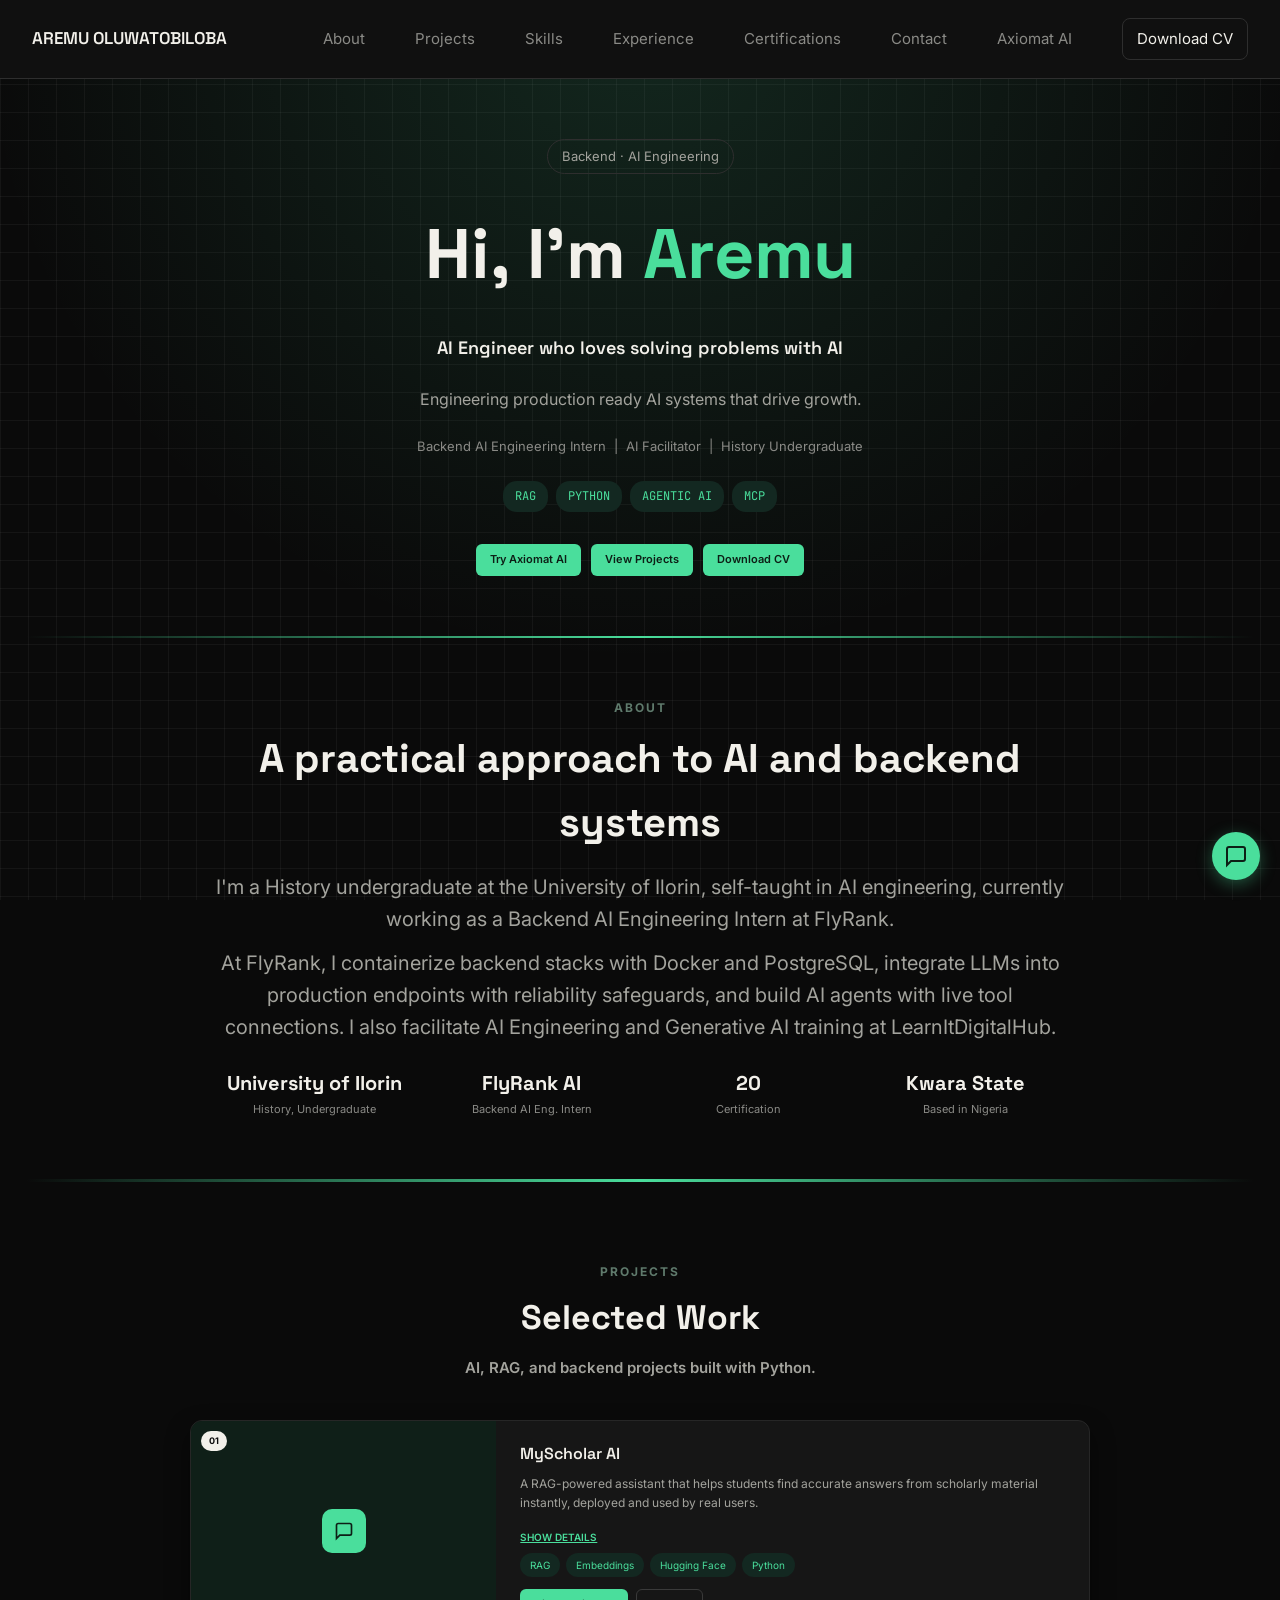
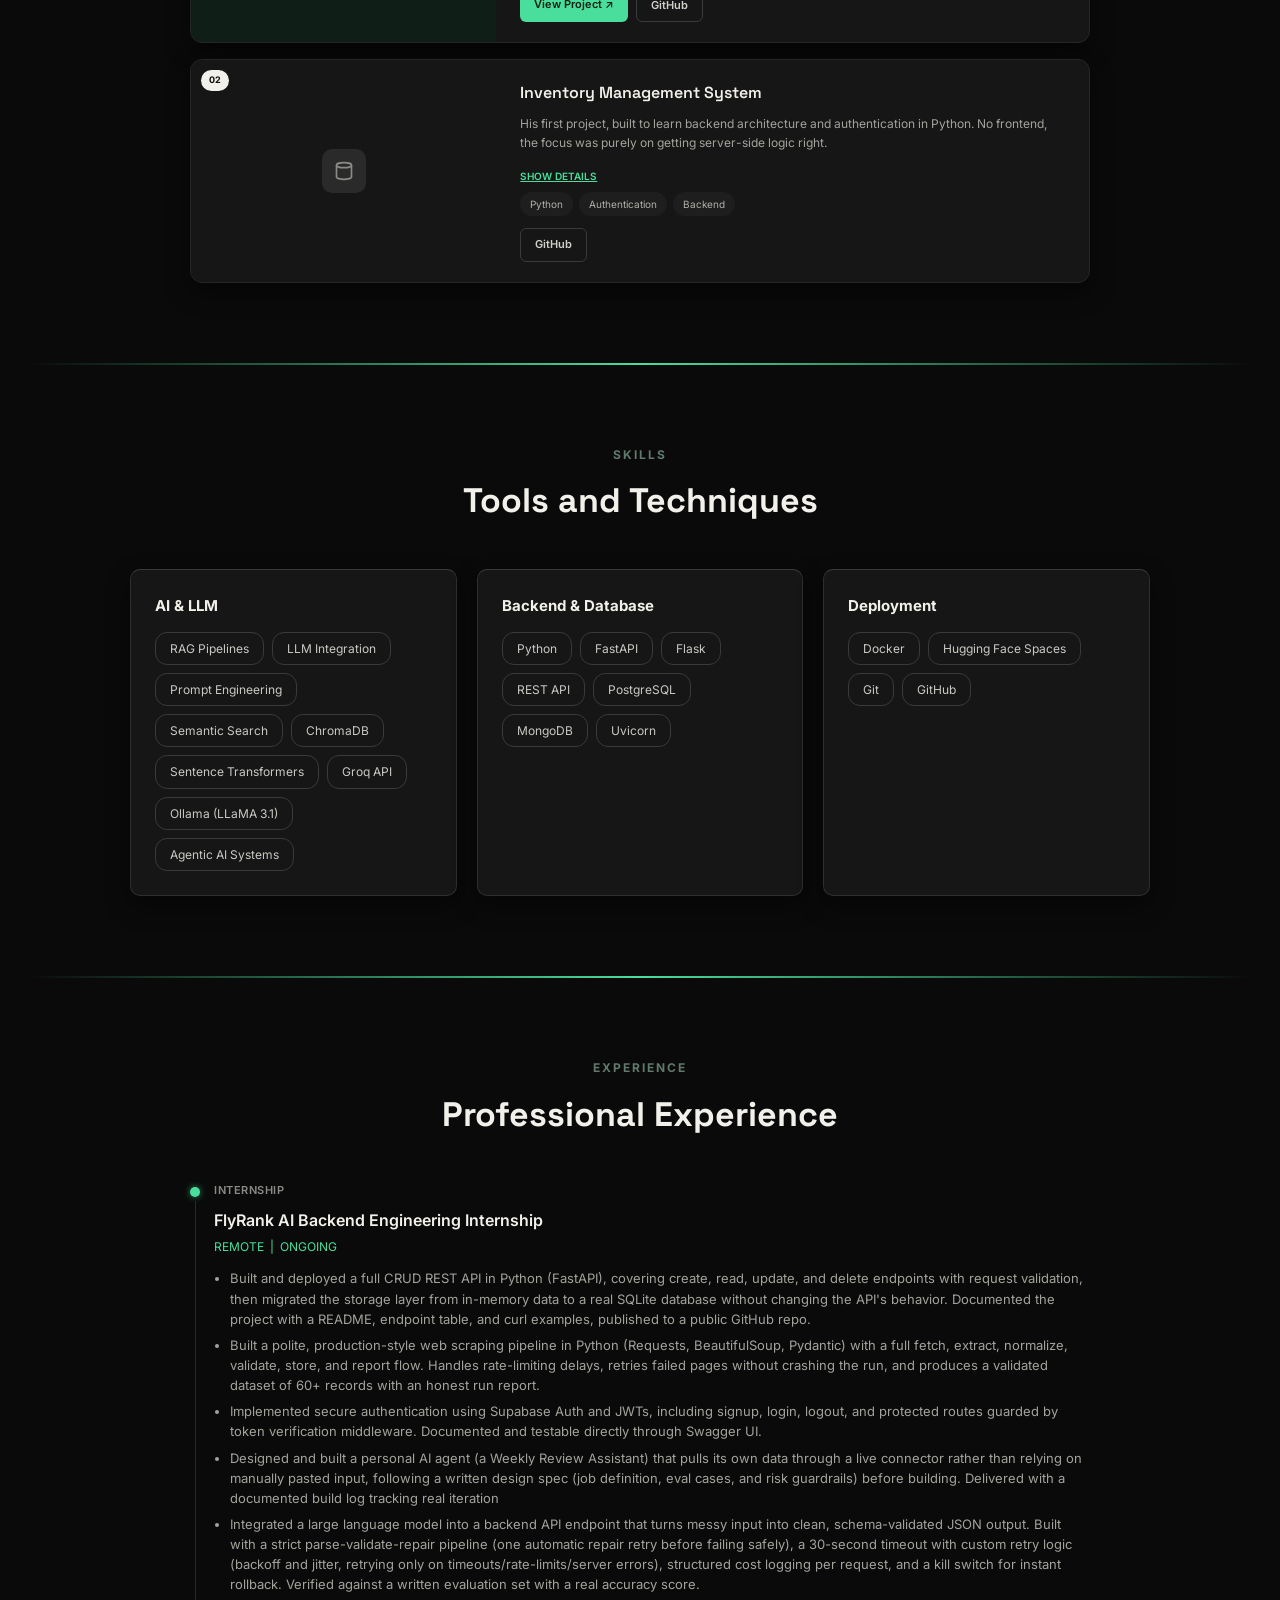
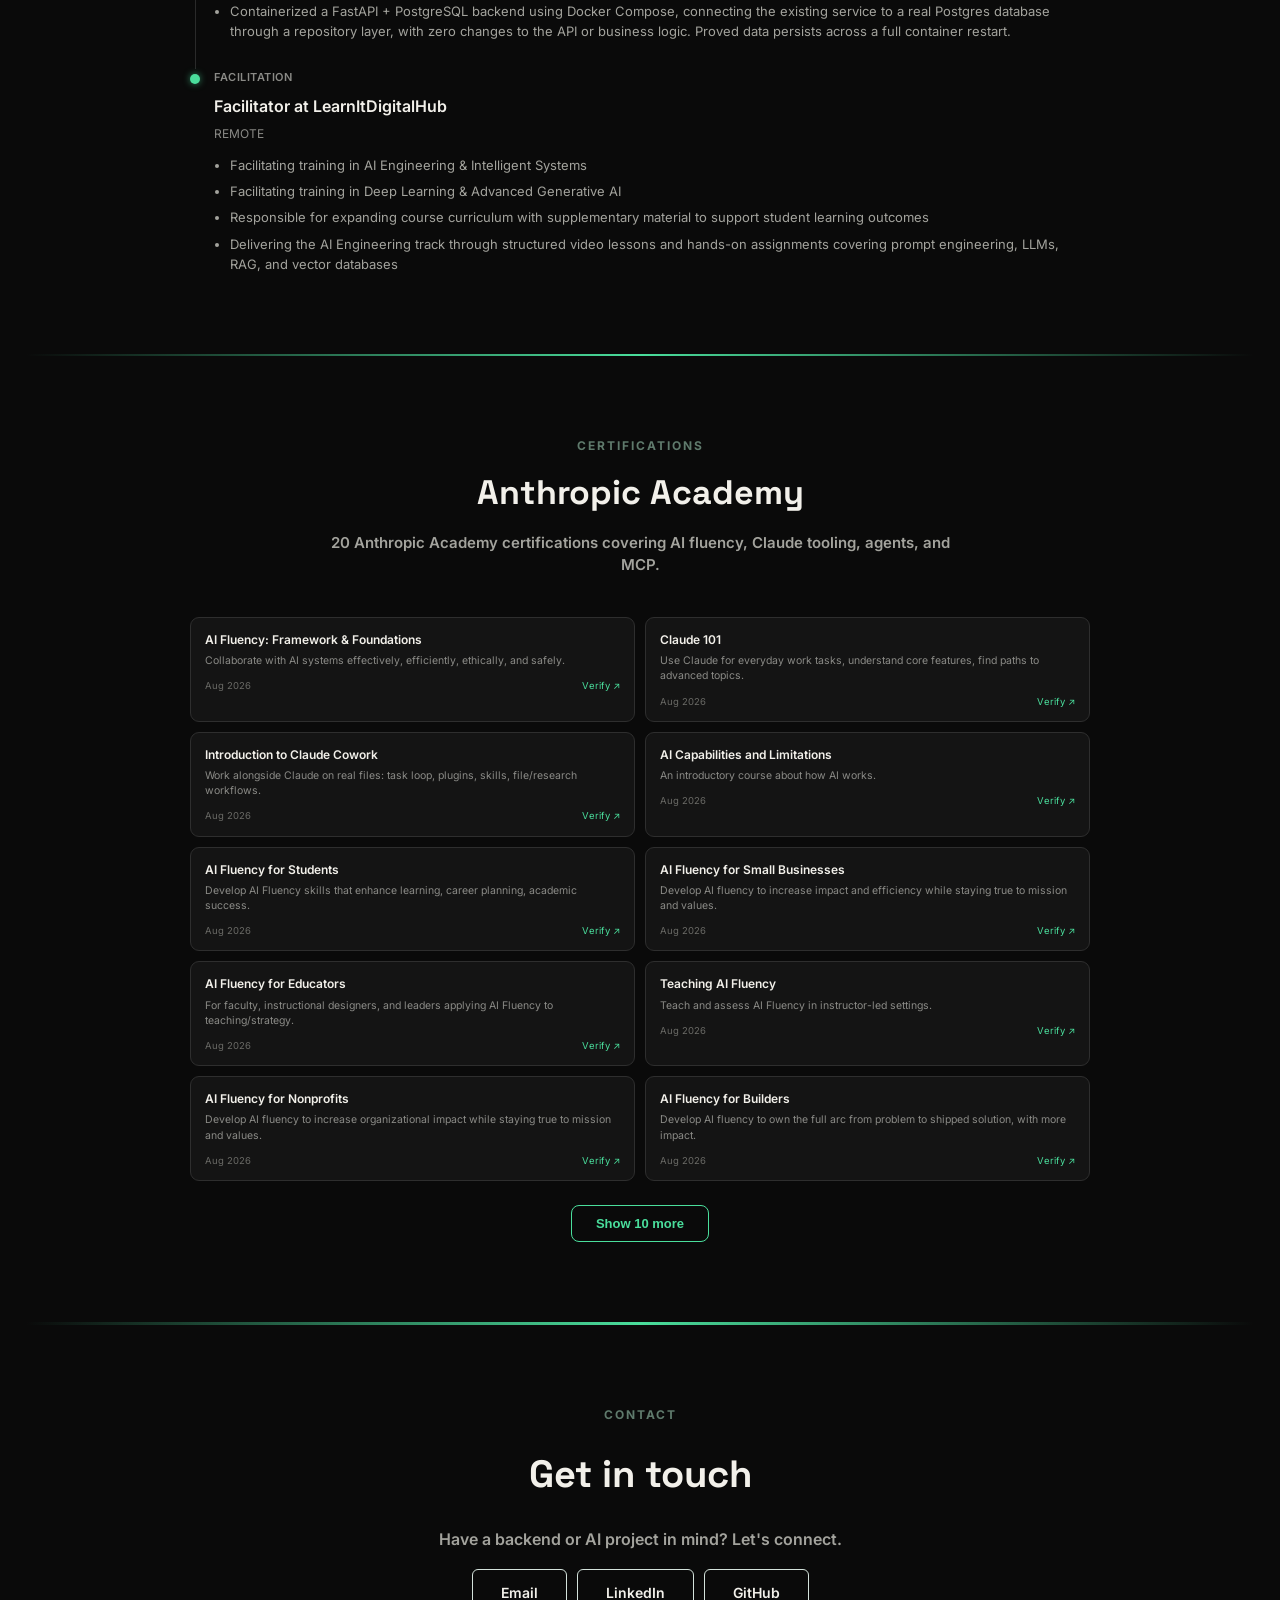
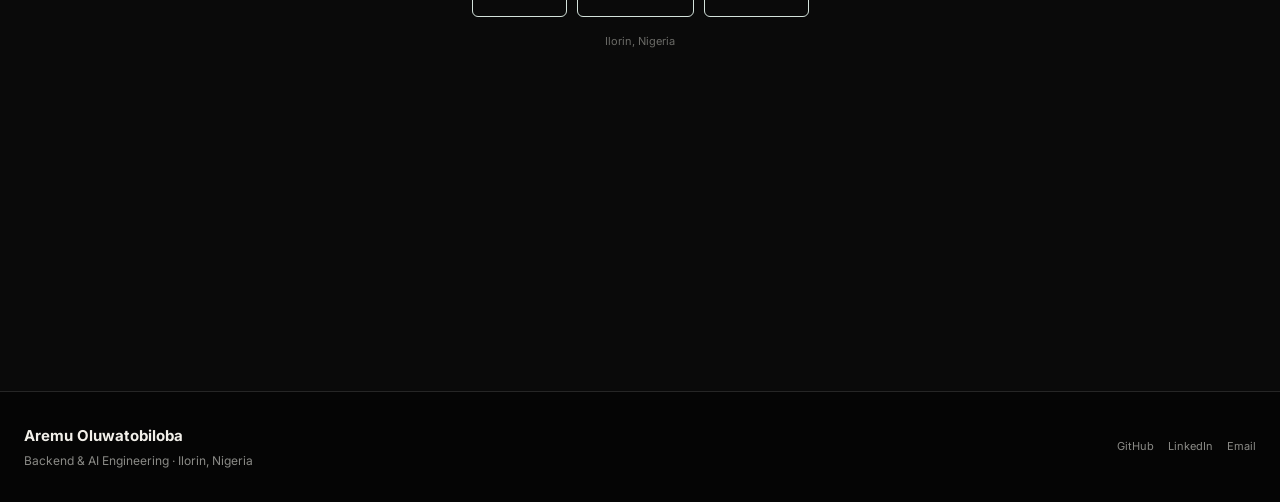
==== frontend/index.html @ 7545d144 "edit hero bio 2" ====
<!DOCTYPE html>
<html lang="en">

<head>
    <meta charset="UTF-8">
    <meta name="viewport" content="width=device-width, initial-scale=1.0">
    <link rel="icon" type="image/x-icon" href="favicon.ico">
    <title>Aremu Oluwatobiloba | AI Engineer</title>
    <link rel="stylesheet" href="css/style.css">
    <link rel="preconnect" href="https://fonts.googleapis.com">
    <link rel="preconnect" href="https://fonts.gstatic.com" crossorigin>
    <link
        href="https://fonts.googleapis.com/css2?family=Space+Grotesk:wght@500;600;700&family=Inter:wght@400;500&family=JetBrains+Mono:wght@400;500&display=swap"
        rel="stylesheet">
</head>

<body>

    <nav class="navbar">
        <span class="logo">AREMU OLUWATOBILOBA</span>
        <div class="nav-links">
            <a href="#about">About</a>
            <a href="#projects">Projects</a>
            <a href="#skills">Skills</a>
            <a href="#experience">Experience</a>
            <a href="#certifications">Certifications</a>
            <a href="#contact">Contact</a>
            <a href="#" id="navAxiomatBtn">Axiomat AI</a>
            <a href="files/resume.pdf" download class="btn-download-cv">Download CV</a>
        </div>
        <button class="hamburger" id="hamburgerBtn">☰</button>
    </nav>

    <section class="hero">
        <span class="badge">Backend &middot; AI Engineering</span>
        <h1>Hi, I'm <span class="accent">Aremu</span></h1>
        <p class="claim">AI Engineer who loves solving problems with AI</p>
        <p class="hero-bio">Engineering production ready AI systems that drive growth.
        </p>
        <p class="hero-roles">Backend AI Engineering Intern &nbsp;|&nbsp; AI Facilitator &nbsp;|&nbsp; History
            Undergraduate</p>
        <div class="tags">
            <span>RAG</span>
            <span>PYTHON</span>
            <span>AGENTIC AI</span>
            <span>MCP</span>
        </div>
        <div class="hero-buttons">
            <a href="#" id="heroAxiomatBtn" class="btn btn-accent">Try Axiomat AI</a>
            <a href="#projects" class="btn btn-accent">View Projects</a>
            <a href="files/resume.pdf" download class="btn btn-accent">Download CV</a>
        </div>
    </section>

    <script src="js/script.js"></script>
</body>

<div class="divider"></div>

<section class="about" id="about">
    <p class="eyebrow">About</p>
    <h2>A practical approach to AI and backend systems</h2>
    <p class="about-text">I'm a History undergraduate at the University of Ilorin, self-taught in AI engineering,
        currently working as a Backend AI Engineering Intern at FlyRank.</p>
    <p class="about-text">At FlyRank, I containerize backend stacks with Docker and PostgreSQL, integrate LLMs into
        production endpoints with reliability safeguards, and build AI agents with live tool connections. I also
        facilitate AI Engineering and Generative AI training at LearnItDigitalHub.</p>
    <div class="stats">
        <div class="stat">
            <p class="stat-value">University of Ilorin</p>
            <p class="stat-label">History, Undergraduate</p>
        </div>
        <div class="stat">
            <p class="stat-value">FlyRank AI</p>
            <p class="stat-label">Backend AI Eng. Intern</p>
        </div>
        <div class="stat">
            <p class="stat-value">20</p>
            <p class="stat-label">Certification</p>
        </div>
        <div class="stat">
            <p class="stat-value">Kwara State</p>
            <p class="stat-label">Based in Nigeria</p>
        </div>
    </div>
</section>

<div class="divider"></div>

<!-- ============ PROJECTS ============ -->
<section id="projects" class="section">

    <div class="section-header">
        <p class="eyebrow">Projects</p>
        <h2 class="section-title">Selected Work</h2>
        <p class="section-subtitle">AI, RAG, and backend projects built with Python.</p>
    </div>

    <div class="projects-list">

        <!-- Project 1: MyScholar AI (featured) -->
        <article class="project-card featured">
            <div class="project-image">
                <span class="project-number">01</span>
                <div class="project-icon">
                    <svg width="20" height="20" viewBox="0 0 24 24" fill="none" stroke="currentColor" stroke-width="2">
                        <path d="M21 15a2 2 0 0 1-2 2H7l-4 4V5a2 2 0 0 1 2-2h14a2 2 0 0 1 2 2z" />
                    </svg>
                </div>
            </div>
            <div class="project-body">
                <h3 class="project-title">MyScholar AI</h3>
                <p class="project-desc">A RAG-powered assistant that helps students find accurate answers from scholarly
                    material instantly, deployed and used by real users.</p>
                <button class="details-toggle" data-target="details-1">SHOW DETAILS</button>
                <div class="project-tags" id="details-1" hidden>
                    <span class="tag tag-accent">RAG</span>
                    <span class="tag tag-accent">Embeddings</span>
                    <span class="tag tag-accent">Hugging Face</span>
                    <span class="tag tag-accent">Python</span>
                </div>
                <div class="project-links">
                    <a href="https://huggingface.co/spaces/AremuTaiwo/Rag-Pipeline" class="btn btn-accent">View Project
                        ↗</a>
                    <a href="https://github.com/Aremuoluwatobi/rag-pipeline" class="btn btn-outline">GitHub</a>
                </div>
            </div>
        </article>

        <!-- Project 2: Inventory Management System -->
        <article class="project-card">
            <div class="project-image">
                <span class="project-number">02</span>
                <div class="project-icon project-icon-muted">
                    <svg width="20" height="20" viewBox="0 0 24 24" fill="none" stroke="currentColor" stroke-width="2">
                        <ellipse cx="12" cy="5" rx="9" ry="3" />
                        <path d="M3 5v14a9 3 0 0 0 18 0V5" />
                    </svg>
                </div>
            </div>
            <div class="project-body">
                <h3 class="project-title">Inventory Management System</h3>
                <p class="project-desc">His first project, built to learn backend architecture and authentication in
                    Python. No frontend, the focus was purely on getting server-side logic right.</p>
                <button class="details-toggle" data-target="details-2">SHOW DETAILS</button>
                <div class="project-tags" id="details-2" hidden>
                    <span class="tag tag-muted">Python</span>
                    <span class="tag tag-muted">Authentication</span>
                    <span class="tag tag-muted">Backend</span>
                </div>
                <div class="project-links">
                    <a href="https://github.com/Aremuoluwatobi/inventory-api" class="btn btn-outline">GitHub</a>
                </div>
            </div>
        </article>

    </div>
</section>

<div class="divider"></div>

<!-- ============ SKILLS ============ -->
<section id="skills" class="section">
    <div class="section-header">
        <p class="eyebrow">Skills</p>
        <h2 class="section-title">Tools and Techniques</h2>
    </div>

    <div class="skills-grid-3">
        <div class="skill-card">
            <p class="skill-card-title">AI &amp; LLM</p>
            <div class="skill-tags">
                <span class="skill-tag">RAG Pipelines</span>
                <span class="skill-tag">LLM Integration</span>
                <span class="skill-tag">Prompt Engineering</span>
                <span class="skill-tag">Semantic Search</span>
                <span class="skill-tag">ChromaDB</span>
                <span class="skill-tag">Sentence Transformers</span>
                <span class="skill-tag">Groq API</span>
                <span class="skill-tag">Ollama (LLaMA 3.1)</span>
                <span class="skill-tag">Agentic AI Systems</span>
            </div>
        </div>

        <div class="skill-card">
            <p class="skill-card-title">Backend &amp; Database</p>
            <div class="skill-tags">
                <span class="skill-tag">Python</span>
                <span class="skill-tag">FastAPI</span>
                <span class="skill-tag">Flask</span>
                <span class="skill-tag">REST API</span>
                <span class="skill-tag">PostgreSQL</span>
                <span class="skill-tag">MongoDB</span>
                <span class="skill-tag">Uvicorn</span>
            </div>
        </div>

        <div class="skill-card">
            <p class="skill-card-title">Deployment</p>
            <div class="skill-tags">
                <span class="skill-tag">Docker</span>
                <span class="skill-tag">Hugging Face Spaces</span>
                <span class="skill-tag">Git</span>
                <span class="skill-tag">GitHub</span>
            </div>
        </div>
    </div>
</section>

<div class="divider"></div>

<!-- ============ EXPERIENCE ============ -->
<section id="experience" class="section">

    <div class="section-header">
        <p class="eyebrow">Experience</p>
        <h2 class="section-title">Professional Experience</h2>
    </div>

    <div class="timeline">

        <div class="timeline-item">
            <div class="timeline-marker">
                <span class="timeline-dot"></span>
                <span class="timeline-line"></span>
            </div>
            <div class="timeline-content">
                <p class="timeline-label">Internship</p>
                <p class="timeline-role">FlyRank AI Backend Engineering Internship</p>
                <p class="timeline-meta timeline-meta-active">REMOTE &nbsp;|&nbsp; ONGOING</p>
                <ul class="timeline-list">
                    <li>Built and deployed a full CRUD REST API in Python (FastAPI), covering create, read, update, and
                        delete endpoints with request validation,
                        then migrated the storage layer from in-memory data to a real SQLite database without changing
                        the API's behavior.
                        Documented the project with a README, endpoint table, and curl examples, published to a public
                        GitHub repo.
                    </li>
                    <li>Built a polite, production-style web scraping pipeline in Python (Requests, BeautifulSoup,
                        Pydantic) with a full fetch, extract, normalize, validate,
                        store, and report flow. Handles rate-limiting delays, retries failed pages without crashing the
                        run,
                        and produces a validated dataset of 60+ records with an honest run report.
                    </li>
                    <li>Implemented secure authentication using Supabase Auth and JWTs, including signup, login, logout,
                        and protected routes guarded by token verification middleware.
                        Documented and testable directly through Swagger UI.
                    </li>
                    <li>Designed and built a personal AI agent (a Weekly Review Assistant) that pulls its own data
                        through a live connector rather than relying on manually pasted input, following a written
                        design spec (job definition, eval cases, and risk guardrails) before building. Delivered with a
                        documented build log tracking real iteration
                    </li>
                    <li>Integrated a large language model into a backend API endpoint that turns messy input into clean,
                        schema-validated JSON output. Built with a strict parse-validate-repair pipeline (one automatic
                        repair retry before failing safely), a 30-second timeout with custom retry logic (backoff and
                        jitter, retrying only on timeouts/rate-limits/server errors), structured cost logging per
                        request, and a kill switch for instant rollback. Verified against a written evaluation set with
                        a real accuracy score.
                    </li>
                    <li>Containerized a FastAPI + PostgreSQL backend using Docker Compose, connecting the existing
                        service to a real Postgres database through a repository layer, with zero changes to the API or
                        business logic. Proved data persists across a full container restart.
                    </li>
                </ul>
            </div>
        </div>

        <div class="timeline-item">
            <div class="timeline-marker">
                <span class="timeline-dot"></span>
            </div>
            <div class="timeline-content">
                <p class="timeline-label">Facilitation</p>
                <p class="timeline-role">Facilitator at LearnItDigitalHub</p>
                <p class="timeline-meta">REMOTE</p>
                <ul class="timeline-list">
                    <li>Facilitating training in AI Engineering &amp; Intelligent Systems</li>
                    <li>Facilitating training in Deep Learning &amp; Advanced Generative AI</li>
                    <li>Responsible for expanding course curriculum with supplementary material to support student
                        learning outcomes</li>
                    <li>Delivering the AI Engineering track through structured video lessons and hands-on assignments
                        covering prompt engineering, LLMs, RAG, and vector databases</li>
                </ul>
            </div>
        </div>

    </div>
</section>

<div class="divider"></div>

<!-- ============ CERTIFICATIONS ============ -->
<section id="certifications" class="section">

    <div class="section-header">
        <p class="eyebrow">Certifications</p>
        <h2 class="section-title">Anthropic Academy</h2>
        <p class="section-subtitle">20 Anthropic Academy certifications covering AI fluency, Claude tooling, agents, and
            MCP.</p>
    </div>

    <div class="cert-grid" id="cert-grid">
        <!-- cards get inserted here by JS -->
    </div>
    <div class="cert-toggle-wrap">
        <button id="cert-toggle-btn" class="cert-toggle-btn"></button>
    </div>
</section>

<div class="divider"></div>

<!-- ============ CONTACT ============ -->
<section id="contact" class="section contact-section">
    <p class="eyebrow">Contact</p>
    <h2 class="section-title">Get in touch</h2>
    <p class="section-subtitle">Have a backend or AI project in mind? Let's connect.</p>
    <div class="contact-links">
        <a href="mailto:aremutaiwotobi@gmail.com" class="btn btn-outline">Email</a>
        <a href="https://www.linkedin.com/in/aremu-oluwatobiloba-306529257" class="btn btn-outline" target="_blank"
            rel="noopener">LinkedIn</a>
        <a href="https://github.com/Aremuoluwatobi/" class="btn btn-outline" target="_blank" rel="noopener">GitHub</a>
    </div>
    <p class="contact-location">Ilorin, Nigeria</p>
</section>

<!-- ============ FOOTER ============ -->
<footer class="site-footer">
    <div>
        <p class="footer-name">Aremu Oluwatobiloba</p>
        <p class="footer-tagline">Backend &amp; AI Engineering &middot; Ilorin, Nigeria</p>
    </div>
    <div class="footer-links">
        <a href="https://github.com/Aremuoluwatobi/" target="_blank" rel="noopener">GitHub</a>
        <a href="https://www.linkedin.com/in/aremu-oluwatobiloba-306529257" target="_blank" rel="noopener">LinkedIn</a>
        <a href="mailto:aremutaiwotobi@gmail.com">Email</a>
    </div>
</footer>

<!-- ============ AXIOMAT AI WIDGET ============ -->
<button id="axiomatTrigger" class="axiomat-trigger" aria-label="Open Axiomat AI">
    <svg width="24" height="24" viewBox="0 0 24 24" fill="none" stroke="currentColor" stroke-width="2">
        <path d="M21 15a2 2 0 0 1-2 2H7l-4 4V5a2 2 0 0 1 2-2h14a2 2 0 0 1 2 2z" />
    </svg>
</button>

<div id="axiomatPanel" class="axiomat-panel" hidden>
    <div class="axiomat-header">
        <div class="axiomat-header-info">
            <div class="axiomat-bot-icon">
                <svg width="18" height="18" viewBox="0 0 24 24" fill="none" stroke="currentColor" stroke-width="2">
                    <path d="M21 15a2 2 0 0 1-2 2H7l-4 4V5a2 2 0 0 1 2-2h14a2 2 0 0 1 2 2z" />
                </svg>
            </div>
            <span class="axiomat-name">Axiomat AI</span>
        </div>
        <button id="axiomatClose" class="axiomat-close" aria-label="Close Axiomat AI">✕</button>
    </div>

    <div class="axiomat-body" id="axiomatBody">
        <div class="axiomat-msg axiomat-msg-bot">Hi, I'm Axiomat AI. Ask me anything about Aremu's work and background.
        </div>

        <div class="axiomat-prompts">
            <p class="axiomat-prompts-label">Try asking me</p>
            <button type="button" class="axiomat-prompt-btn">Who is Aremu?</button>
            <button type="button" class="axiomat-prompt-btn">What can Aremu build?</button>
            <button type="button" class="axiomat-prompt-btn">Tell me about the FlyRank internship</button>
        </div>
    </div>

    <form id="axiomatForm" class="axiomat-input-bar">
        <textarea id="axiomatInput" placeholder="Ask something..." rows="1"></textarea>
        <button type="submit" class="axiomat-send" aria-label="Send">➤</button>
    </form>
</div>

</html>
---- frontend/css/style.css ----
* {
    box-sizing: border-box;
}

html {
    scroll-behavior: smooth;
}

:root {
    --color-bg: #0a0a0a;
    --color-text: #f2f0ea;
    --color-text-muted: #a3a39d;
    --color-text-dim: #8a8a86;
    --color-accent: #4ade9c;
    --color-accent-dark: #0d1f16;
    --color-accent-bg: #132821;
    --color-card-bg: #141414;
    --color-card-elevated: #161616;
    --color-border: #2e2e2e;
    --color-footer-bg: #101010;

    --font-heading: 'Space Grotesk', sans-serif;
    --font-body: 'Inter', sans-serif;
    --font-mono: 'JetBrains Mono', monospace;
}

* {
    margin: 0;
    padding: 0;
    box-sizing: border-box;
}

body {
    background-color: var(--color-bg);
    color: var(--color-text);
    font-family: var(--font-body);
    line-height: 1.6;
    overflow-x: hidden;
}

/* Global background grid + glow */
body {
    background-image:
        linear-gradient(rgba(255, 255, 255, 0.045) 1px, transparent 1px),
        linear-gradient(90deg, rgba(255, 255, 255, 0.045) 1px, transparent 1px),
        radial-gradient(circle at 50% 0%, rgba(74, 222, 156, 0.14), transparent 60%);
    background-size: 28px 28px, 28px 28px, 100% 100%;
    background-attachment: fixed;
}

/* Navbar */
.navbar {
    display: flex;
    justify-content: space-between;
    align-items: center;
    padding: 18px 32px;
    border-bottom: 1px solid var(--color-border);
    background: var(--color-footer-bg);
    position: sticky;
    top: 0;
    z-index: 100;
}

.logo {
    font-family: var(--font-heading);
    font-weight: 600;
    font-size: 17px;
}

.nav-links {
    display: flex;
    gap: 50px;
    align-items: center;
}

.nav-links a {
    color: var(--color-text-dim);
    text-decoration: none;
    font-size: 15px;
}

.btn-download-cv {
    border: 1px solid var(--color-border);
    padding: 8px 14px;
    border-radius: 8px;
    color: var(--color-text) !important;
}

.hamburger {
    display: none;
    background: none;
    border: none;
    color: var(--color-text);
    font-size: 20px;
    cursor: pointer;
}

.navbar.scrolled {
    background: rgba(10, 10, 10, 0.9);
    border-bottom-color: transparent;
    backdrop-filter: blur(6px);
    /* keeps text readable even when transparent */
}

@media (max-width: 640px) {
    .navbar {
        transition: transform 0.3s ease;
    }

    .navbar.nav-hidden {
        transform: translateY(-100%);
    }
}

/* Hero */
.hero {
    display: flex;
    flex-direction: column;
    align-items: center;
    text-align: center;
    gap: 24px;
    padding: 60px 24px;
}

.badge {
    border: 1px solid var(--color-border);
    color: var(--color-text-muted);
    font-size: 13px;
    padding: 6px 14px;
    border-radius: 20px;
}

.hero h1 {
    font-family: var(--font-heading);
    font-weight: 700;
    font-size: 70px;
}

.accent {
    color: var(--color-accent);
}

.claim {
    font-family: var(--font-heading);
    font-weight: 600;
    font-size: 18px;

}

.hero-bio {
    color: var(--color-text-muted);
    max-width: 600px;
}

.hero-roles {
    color: var(--color-text-dim);
    font-size: 13px;
}

.tags {
    display: flex;
    gap: 8px;
    flex-wrap: wrap;
    justify-content: center;
}

.tags span {
    background: var(--color-accent-bg);
    color: var(--color-accent);
    font-family: var(--font-mono);
    font-size: 12px;
    padding: 6px 12px;
    border-radius: 14px;
}

.hero-buttons {
    display: flex;
    gap: 10px;
    flex-wrap: wrap;
    justify-content: center;
    margin-top: 8px;
}

.btn {
    padding: 12px 20px;
    border-radius: 8px;
    font-weight: 600;
    font-size: 14px;
    text-decoration: none;
}

.btn-primary {
    background: var(--color-accent);
    color: var(--color-accent-dark);
}

.btn-outline {
    border: 1px solid var(--color-border);
    color: var(--color-text);
}

/* Mobile menu */
@media (max-width: 768px) {
    .btn-download-cv {
        border: none;
        padding: 5px 0;
        border-radius: 0;
        width: 100%;
        display: block;
    }

    .nav-links {
        display: none;
        flex-direction: column;
        align-items: flex-start;
        gap: 4px;
        position: absolute;
        top: 100%;
        left: 0;
        width: 100%;
        background: var(--color-footer-bg);
        border-bottom: 1px solid var(--color-border);
        padding: 10px 24px 16px;
    }

    .nav-links.active {
        display: flex;
    }

    .nav-links a {
        padding: 5px 0;
        width: 100%;
    }

    .navbar {
        position: relative;
    }

    .hamburger {
        display: block;
    }
}

.divider {
    width: 96%;
    max-width: 1500px;
    height: 2.5px;
    background: linear-gradient(to right, transparent, var(--color-accent), transparent);
    margin: 0 auto;
}

.about {
    max-width: 900px;
    margin: 0 auto;
    padding: 60px 24px;
    text-align: center;
}

.eyebrow {
    color: var(--color-accent);
    font-size: 15px;
    text-transform: uppercase;
    letter-spacing: 1.5px;
    font-weight: 600;
    margin-bottom: 8px;
}

.about h2 {
    font-family: var(--font-heading);
    font-size: 40px;
    margin-bottom: 16px;
}

.about-text {
    color: var(--color-text-muted);
    font-size: 20px;
    margin-bottom: 12px;
}

.stats {
    display: grid;
    grid-template-columns: repeat(4, 1fr);
    gap: 16px;
    margin-top: 24px;
}

.stat-value {
    font-family: var(--font-heading);
    font-weight: 700;
    font-size: 20px;
}

.stat-label {
    color: var(--color-text-dim);
    font-size: 11px;
    margin-top: 2px;
}

@media (max-width: 640px) {
    .stats {
        grid-template-columns: repeat(2, 1fr);
        gap: 12px;
    }
}

/* PROJECTS SECTION */
.projects-list {
    display: flex;
    flex-direction: column;
    gap: 16px;
    max-width: 900px;
    margin: 0 auto;
}

.project-card {
    display: flex;
    border: 0.5px solid #262626;
    border-radius: 12px;
    overflow: hidden;
    background: #161616;
    box-shadow: 0 10px 24px rgba(0, 0, 0, 0.45);
}

.project-image {
    width: 34%;
    min-width: 140px;
    background: #161616;
    display: flex;
    align-items: center;
    justify-content: center;
    position: relative;
    padding: 16px;
}

.project-card.featured .project-image {
    background: #0f1f18;
}

.project-number {
    position: absolute;
    top: 10px;
    left: 10px;
    background: #f2f0ea;
    color: #0d0d0d;
    font-size: 9px;
    font-weight: 700;
    padding: 3px 8px;
    border-radius: 20px;
}

.project-icon {
    width: 44px;
    height: 44px;
    border-radius: 10px;
    background: #2a2a2a;
    color: #8a8a86;
    display: flex;
    align-items: center;
    justify-content: center;
}

.project-card.featured .project-icon {
    background: #4ade9c;
    color: #0d1f16;
}

.project-body {
    flex: 1;
    padding: 20px 24px;
}

.project-title {
    font-family: 'Space Grotesk', sans-serif;
    font-weight: 600;
    font-size: 16px;
    color: #f2f0ea;
    margin: 0 0 8px;
}

.project-desc {
    font-size: 12px;
    color: #a3a39d;
    line-height: 1.6;
    margin: 0 0 10px;
}

.details-toggle {
    background: none;
    border: none;
    padding: 0;
    font-size: 10px;
    font-weight: 600;
    color: #4ade9c;
    text-decoration: underline;
    cursor: pointer;
    margin-bottom: 10px;
    font-family: inherit;
}

.project-tags {
    display: flex;
    flex-wrap: wrap;
    gap: 6px;
    margin-bottom: 12px;
}

.tag {
    font-size: 10px;
    padding: 4px 10px;
    border-radius: 12px;
}

.tag-accent {
    background: #132821;
    color: #4ade9c;
}

.tag-muted {
    background: #1e1e1e;
    color: #b0b0ab;
}

.project-links {
    display: flex;
    gap: 8px;
}

.btn {
    font-size: 11px;
    padding: 7px 14px;
    border-radius: 6px;
    font-weight: 600;
    text-decoration: none;
    display: inline-block;
}

.btn-accent {
    background: #4ade9c;
    color: #0d1f16;
}

.btn-outline {
    border: 0.5px solid #3a3a3a;
    color: #d0d0cb;
}

/* Mobile: image stacks above content, card gets taller */
@media (max-width: 640px) {
    .project-card {
        flex-direction: column;
    }

    .project-image {
        width: 100%;
        padding: 24px;
    }
}

/* SKILLS SECTION */
.skills-grid-3 {
    display: grid;
    grid-template-columns: repeat(3, 1fr);
    gap: 20px;
}

.skill-card {
    border: 0.5px solid #2e2e2e;
    border-top: 1px solid #3a3a3a;
    border-radius: 10px;
    padding: 24px;
    background: #161616;
    box-shadow: 0 10px 24px rgba(0, 0, 0, 0.45);
}

.skill-card-title {
    font-size: 15px;
    font-weight: 700;
    color: #f2f0ea;
    margin: 0 0 14px;
}

.skill-tags {
    display: flex;
    flex-wrap: wrap;
    gap: 8px;
}

.skill-tag {
    border: 0.5px solid #3a3a3a;
    color: #c9c9c4;
    font-size: 12px;
    padding: 6px 14px;
    border-radius: 12px;
}

@media (max-width: 900px) {
    .skills-grid-3 {
        grid-template-columns: 1fr 1fr;
    }
}

@media (max-width: 640px) {
    .skills-grid-3 {
        grid-template-columns: 1fr;
    }
}

/* EXPERIENCE SECTION */
.timeline {
    max-width: 900px;
    margin: 0 auto;
}

.timeline-item {
    display: flex;
    gap: 14px;
}

.timeline-item:not(:last-child) .timeline-content {
    padding-bottom: 28px;
}

.timeline-marker {
    display: flex;
    flex-direction: column;
    align-items: center;
    padding-top: 5px;
}

.timeline-dot {
    width: 10px;
    height: 10px;
    border-radius: 50%;
    background: #4ade9c;
    box-shadow: 0 0 7px rgba(74, 222, 156, 0.6);
    flex-shrink: 0;
}

.timeline-line {
    width: 1px;
    flex: 1;
    background: #2a2a2a;
    margin-top: 4px;
}

.timeline-content {
    flex: 1;
}

.timeline-label {
    font-size: 11px;
    letter-spacing: 0.5px;
    color: #8a8a86;
    text-transform: uppercase;
    font-weight: 600;
    margin: 0 0 8px;
}

.timeline-role {
    font-weight: 600;
    font-size: 16px;
    color: #f2f0ea;
    margin: 0 0 4px;
}

.timeline-meta {
    font-size: 12px;
    color: #8a8a86;
    margin: 0 0 12px;
}

.timeline-meta-active {
    color: #4ade9c;
}

.timeline-list {
    margin: 0;
    padding-left: 16px;
    display: flex;
    flex-direction: column;
    gap: 6px;
}

.timeline-list li {
    font-size: 13px;
    color: #a3a39d;
    line-height: 1.55;
}

/* SHARED SECTION HEADER (desktop-scaled, centered) */
.section {
    max-width: 1100px;
    margin: 0 auto;
    padding: 80px 40px;
}

.section-header {
    text-align: center;
    max-width: 640px;
    margin: 0 auto 40px;
}

.eyebrow {
    font-size: 12px;
    letter-spacing: 2px;
    color: #5f7a6c;
    margin: 0 0 10px;
    text-transform: uppercase;
    font-weight: 700;
}

.section-title {
    font-family: 'Space Grotesk', sans-serif;
    font-weight: 700;
    font-size: 34px;
    color: #f2f0ea;
    margin: 0 0 12px;
}

.section-subtitle {
    font-size: 15px;
    color: #a3a39d;
    line-height: 1.5;
    font-weight: 600;
}

.section-divider {
    width: 60px;
    height: 3px;
    background: #4ade9c;
    margin: 0 auto;
    border-radius: 2px;
}

/* shrink back down on mobile */
@media (max-width: 640px) {
    .section {
        padding: 48px 24px;
    }

    .section-title {
        font-size: 22px;
    }

    .section-subtitle {
        font-size: 12px;
    }
}

/* CERTIFICATIONS SECTION */
.cert-grid {
    display: grid;
    grid-template-columns: 1fr 1fr;
    gap: 10px;
    max-width: 900px;
    margin: 0 auto;
}

.cert-card {
    border: 0.5px solid #2e2e2e;
    border-radius: 9px;
    padding: 12px 14px;
    background: #141414;
}

.cert-title {
    font-weight: 600;
    font-size: 12px;
    color: #f2f0ea;
    margin: 0 0 4px;
}

.cert-desc {
    font-size: 10.5px;
    color: #8a8a86;
    line-height: 1.45;
    margin: 0 0 10px;
}

.cert-footer {
    display: flex;
    justify-content: space-between;
    align-items: center;
}

.cert-date {
    font-size: 9.5px;
    color: #6a6a66;
}

.cert-verify {
    color: #4ade9c;
    font-size: 9.5px;
    text-decoration: none;
}

.cert-toggle-wrap {
    display: flex;
    justify-content: center;
    margin-top: 24px;
}

.cert-toggle-btn {
    background: transparent;
    border: 1px solid #4ade9c;
    color: #4ade9c;
    font-size: 13px;
    font-weight: 600;
    padding: 10px 24px;
    border-radius: 8px;
    cursor: pointer;
    transition: background 0.2s ease, color 0.2s ease;
}

.cert-toggle-btn:hover {
    background: #4ade9c;
    color: #0a0a0a;
}

@media (max-width: 640px) {
    .cert-grid {
        grid-template-columns: 1fr;
    }
}

/* CONTACT + FOOTER */
.contact-section {
    display: flex;
    flex-direction: column;
    align-items: center;
    text-align: center;
    gap: 10px;
    padding-bottom: 40px;
}

.contact-links {
    display: flex;
    gap: 10px;
    flex-wrap: wrap;
    justify-content: center;
    margin-top: 8px;
}

.contact-location {
    font-size: 11px;
    color: #6a6a66;
    margin: 6px 0 0;
}

#contact {
    min-height: 74vh;
}

#contact .section-title {
    font-size: 38px;
}

#contact .section-subtitle {
    font-size: 16px;
}

#contact .btn-outline {
    padding: 12px 28px;
    font-size: 14px;
    font-weight: 600;
    border-color: #d3e2db;
    color: #f2f0ea;
}

.site-footer {
    background: #050505;
    border-top: 0.5px solid #262626;
    padding: 32px 24px;
    display: flex;
    justify-content: space-between;
    align-items: center;
    flex-wrap: wrap;
    gap: 12px;
}

.footer-name {
    font-weight: 700;
    font-size: 15px;
    color: #f2f0ea;
    margin: 0;
}

.footer-tagline {
    font-size: 12px;
    color: #8a8a86;
    margin: 3px 0 0;
}

.footer-links {
    display: flex;
    gap: 14px;
    font-size: 11px;
}

.footer-links a {
    color: #8a8a86;
    text-decoration: none;
}

.footer-links a:hover {
    color: #4ade9c;
}

/* AXIOMAT AI WIDGET */
.axiomat-trigger {
    position: fixed;
    bottom: 20px;
    right: 20px;
    width: 48px;
    height: 48px;
    border-radius: 50%;
    background: #4ade9c;
    border: none;
    display: flex;
    align-items: center;
    justify-content: center;
    box-shadow: 0 4px 16px rgba(74, 222, 156, 0.35);
    color: #0d1f16;
    cursor: pointer;
    z-index: 999;
}

.axiomat-panel {
    position: fixed;
    bottom: 84px;
    right: 20px;
    width: 340px;
    max-height: 480px;
    background: #0a0a0a;
    border: 0.5px solid #262626;
    border-radius: 14px;
    overflow: hidden;
    display: flex;
    flex-direction: column;
    box-shadow: 0 20px 50px rgba(0, 0, 0, 0.6);
    z-index: 998;
}

.axiomat-header {
    display: flex;
    justify-content: space-between;
    align-items: center;
    padding: 14px 16px;
    background: linear-gradient(180deg, #0f1f18, #0a0a0a);
    border-bottom: 0.5px solid #262626;
}

.axiomat-header-info {
    display: flex;
    align-items: center;
    gap: 8px;
}

.axiomat-bot-icon {
    width: 28px;
    height: 28px;
    border-radius: 8px;
    background: #4ade9c;
    color: #0d1f16;
    display: flex;
    align-items: center;
    justify-content: center;
}

.axiomat-name {
    font-weight: 600;
    font-size: 13px;
    color: #f2f0ea;
}

.axiomat-close {
    background: none;
    border: none;
    color: #a3a39d;
    font-size: 14px;
    cursor: pointer;
}

.axiomat-body {
    flex: 1;
    overflow-y: auto;
    overflow-x: hidden;
    padding: 14px 16px;
    display: flex;
    flex-direction: column;
    gap: 10px;
}

.axiomat-msg {
    font-size: 12px;
    line-height: 1.5;
    padding: 9px 12px;
    border-radius: 10px;
    max-width: 85%;
    word-break: break-word;
    overflow-wrap: break-word;
}

.axiomat-msg-bot {
    background: #141414;
    border: 0.5px solid #2e2e2e;
    color: #e5e5e0;
    align-self: flex-start;
}

.axiomat-msg-user {
    background: #132821;
    color: #4ade9c;
    align-self: flex-end;
}

.axiomat-prompts {
    display: flex;
    flex-direction: column;
    gap: 6px;
    margin-top: 4px;
}

.axiomat-prompts-label {
    font-size: 9.5px;
    letter-spacing: 1px;
    text-transform: uppercase;
    color: #6a6a66;
    margin: 4px 0 2px;
}

.axiomat-prompt-btn {
    text-align: left;
    background: #141414;
    border: 0.5px solid #2e2e2e;
    color: #c9c9c4;
    font-size: 11.5px;
    padding: 8px 12px;
    border-radius: 8px;
    cursor: pointer;
}

.axiomat-prompt-btn:hover {
    border-color: #4ade9c;
    color: #4ade9c;
}

.axiomat-input-bar {
    display: flex;
    align-items: flex-end;
    gap: 8px;
    padding: 12px;
    border-top: 0.5px solid #262626;
}

.axiomat-input-bar textarea {
    flex: 1;
    background: #141414;
    border: 0.5px solid #2e2e2e;
    border-radius: 8px;
    padding: 9px 12px;
    color: #f2f0ea;
    font-size: 12px;
    font-family: inherit;
    resize: none;
    max-height: 130px;
    overflow-y: auto;
}

.axiomat-input-bar textarea::placeholder {
    color: #6a6a66;
}

.axiomat-send {
    background: #4ade9c;
    color: #0d1f16;
    border: none;
    border-radius: 8px;
    width: 36px;
    font-size: 14px;
    cursor: pointer;
}

/* Mobile: full-screen takeover, sitting below the nav bar */
@media (max-width: 640px) {
    .axiomat-panel {
        top: 0;
        /* adjust to match your actual nav bar height */
        bottom: 0;
        right: 0;
        left: 0;
        width: 100%;
        max-height: none;
        border-radius: 0;
    }
}

.axiomat-panel[hidden] {
    display: none;
}
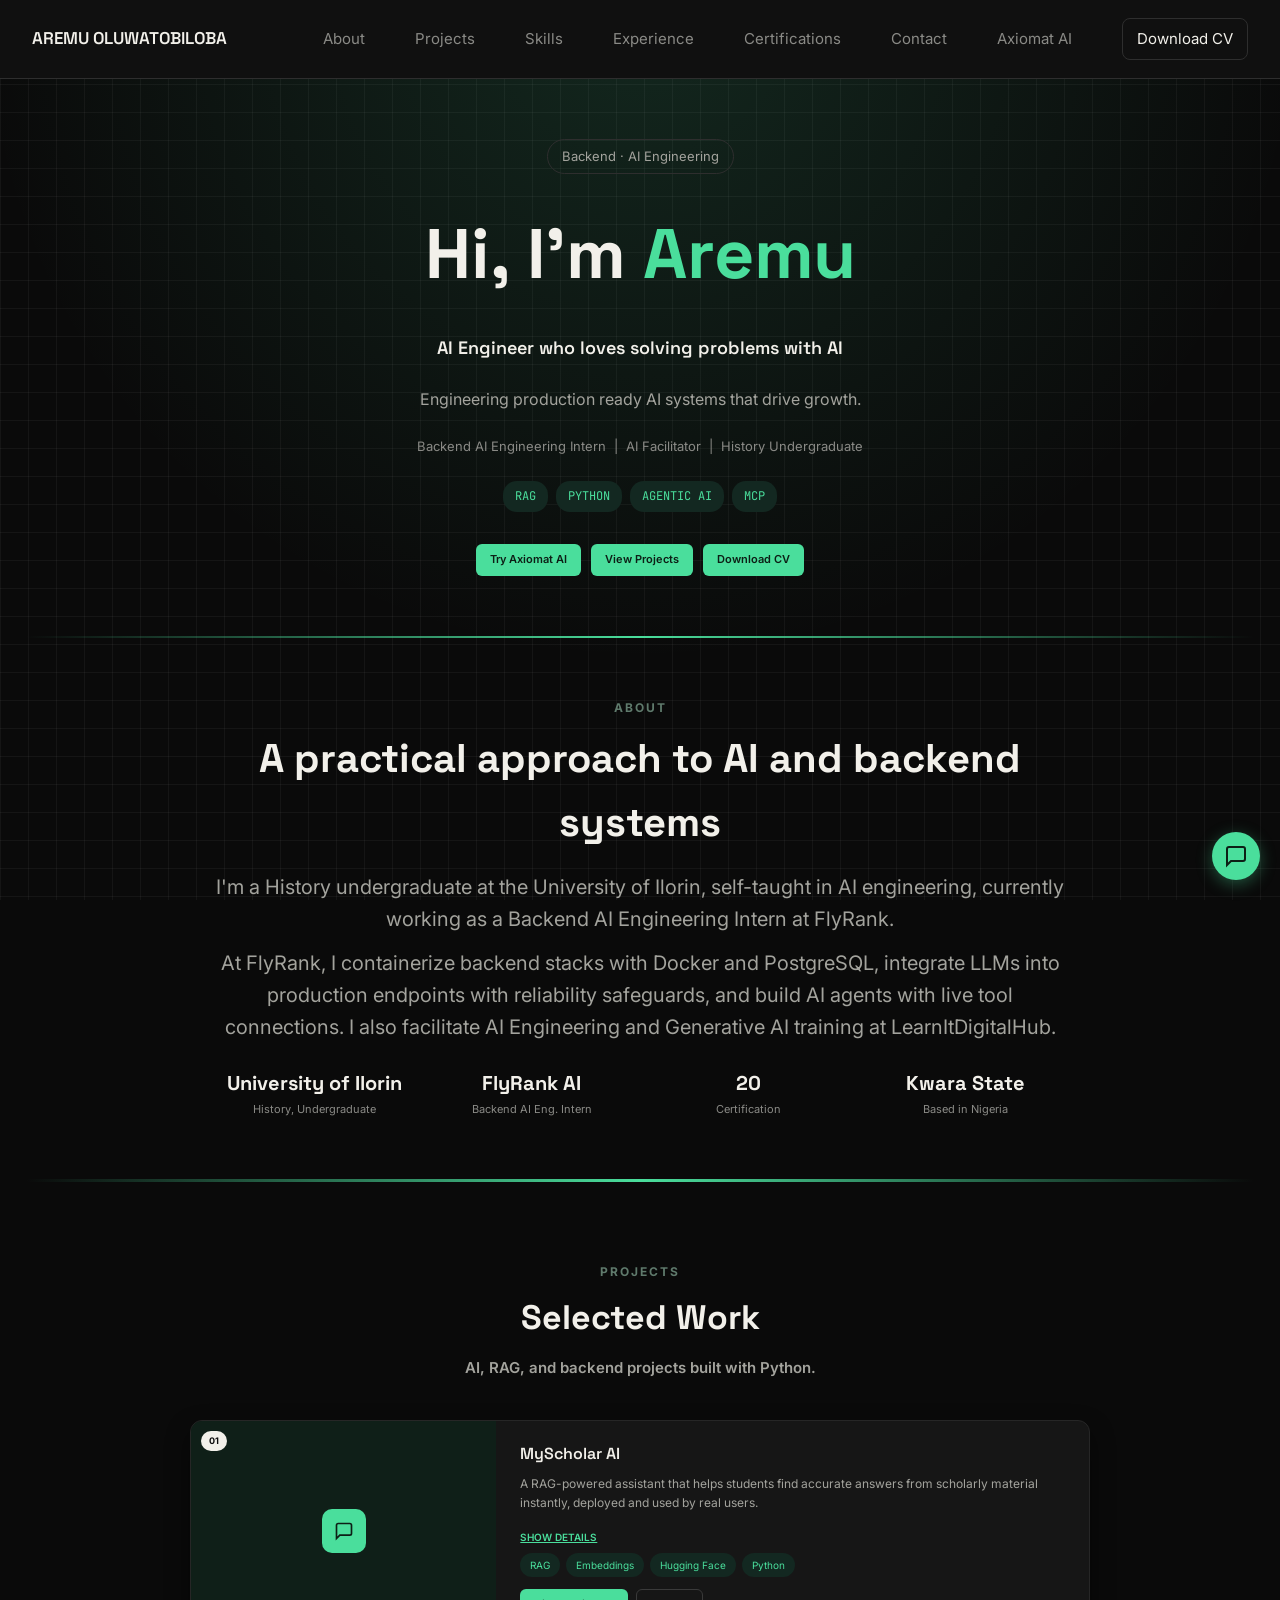
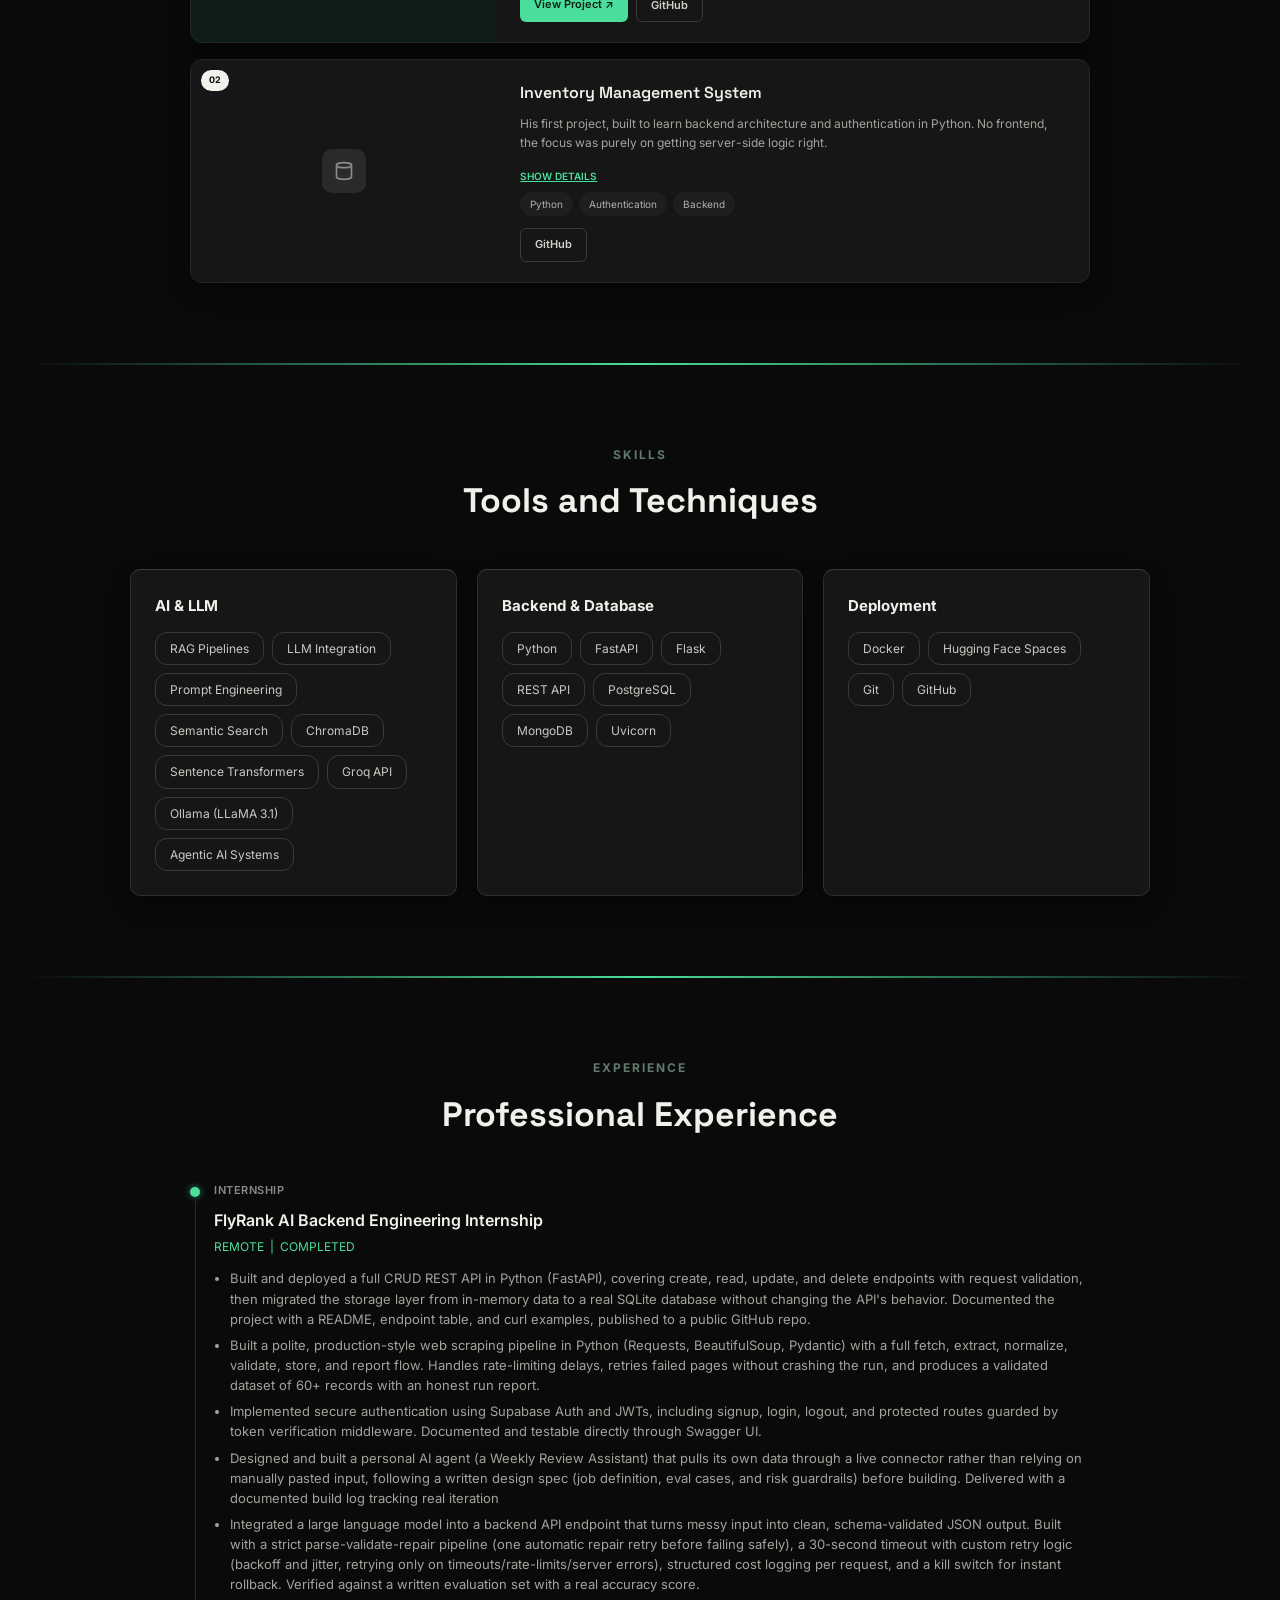
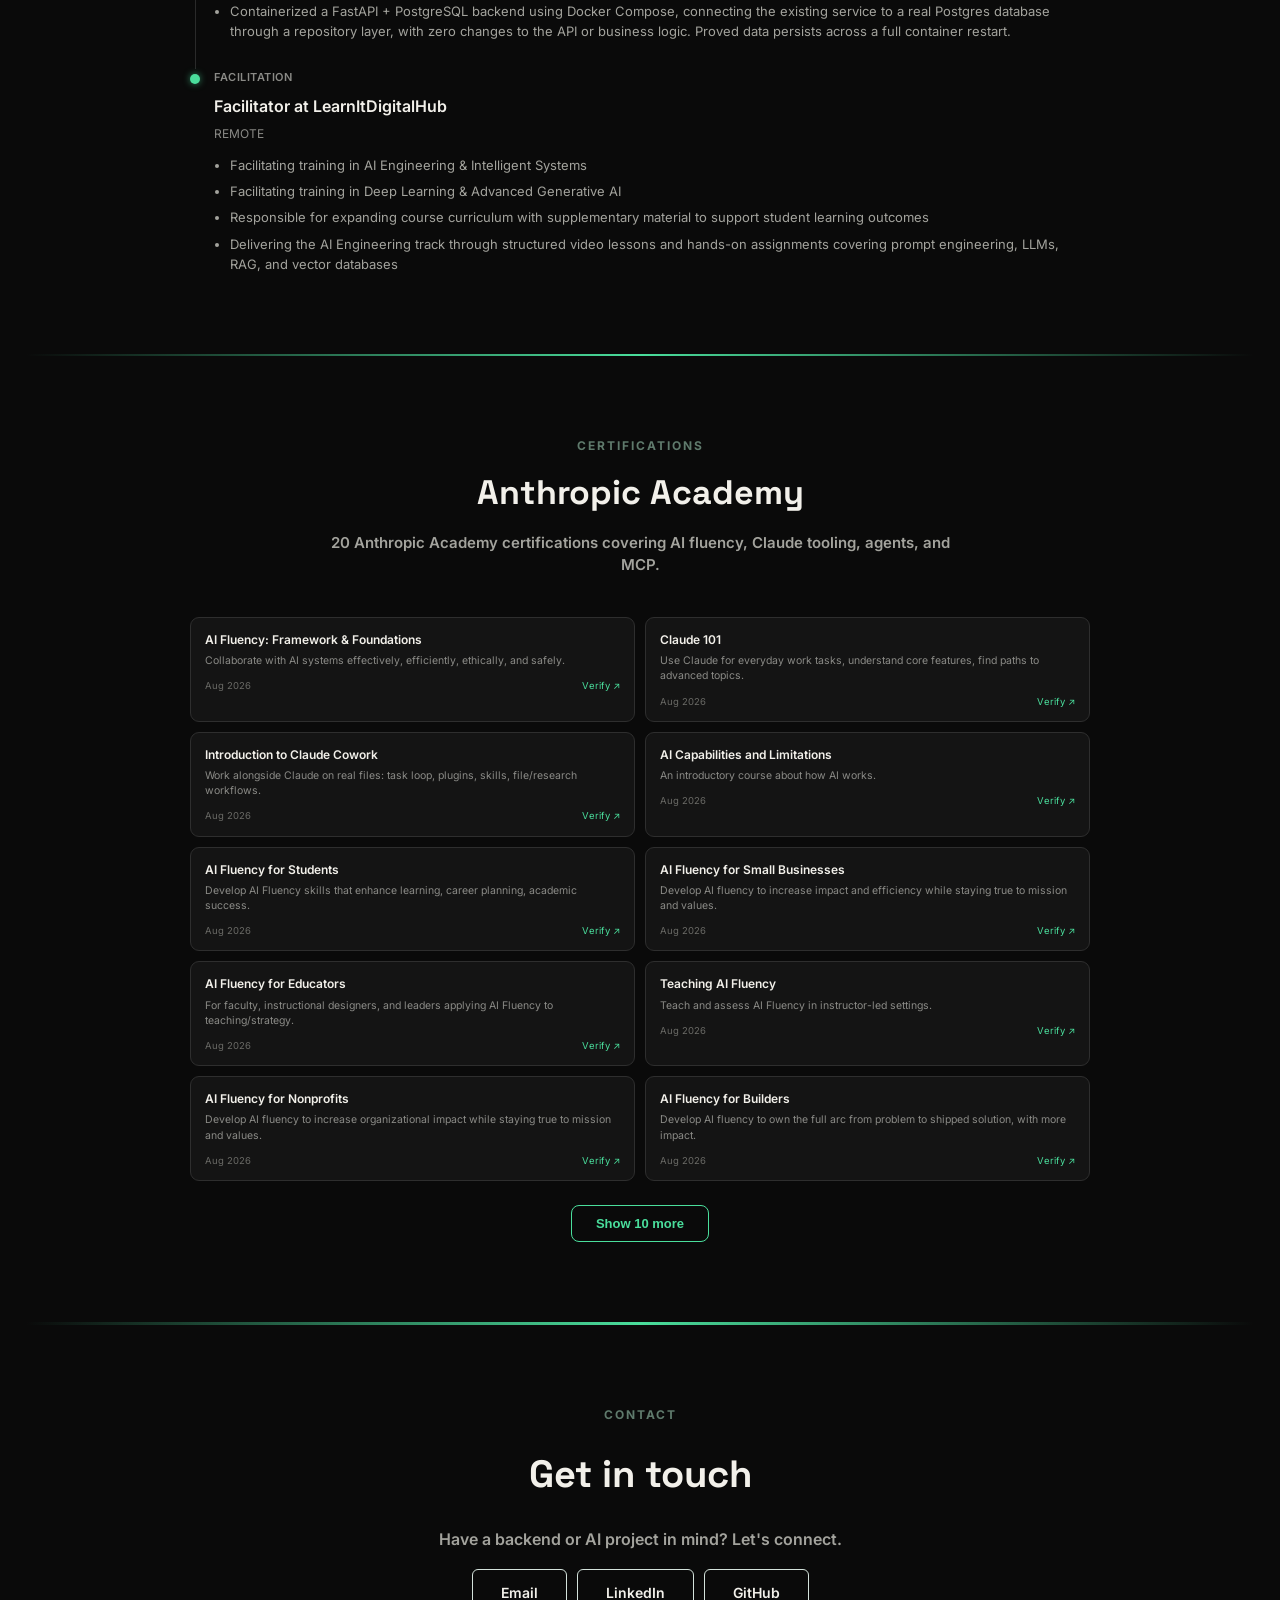
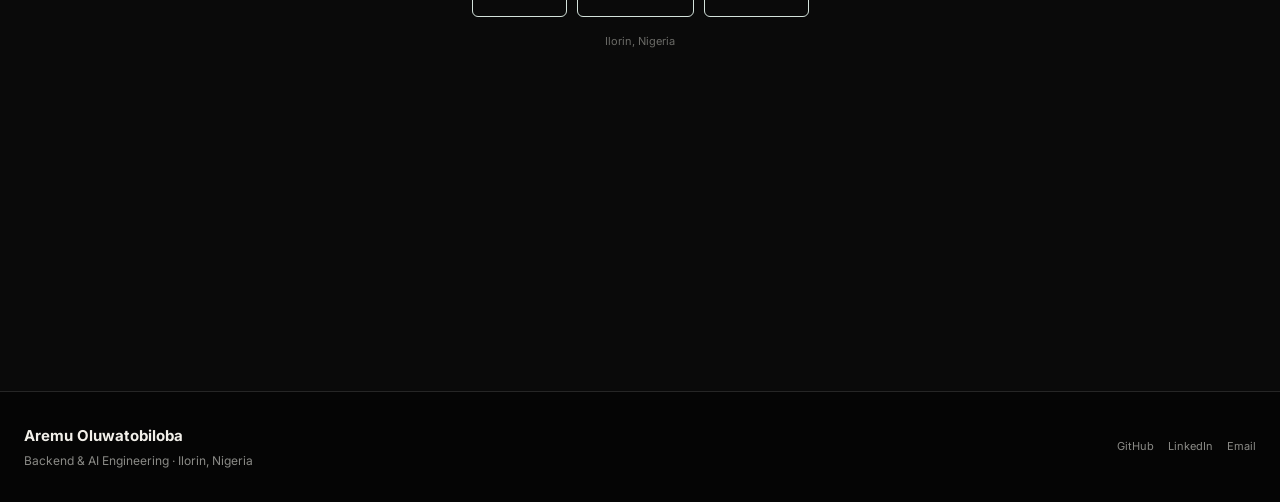
==== commit 7a6dd2b5: "updated flyrank status 2" ====
--- a/frontend/index.html
+++ b/frontend/index.html
@@ -5,7 +5,26 @@
     <meta charset="UTF-8">
     <meta name="viewport" content="width=device-width, initial-scale=1.0">
     <link rel="icon" type="image/x-icon" href="favicon.ico">
-    <title>Aremu Oluwatobiloba | AI Engineer</title>
+    <!-- Basic SEO -->
+    <title>Aremu Oluwatobiloba | AI Engineer & Backend Developer</title>
+    <meta name="description"
+        content="AI Engineer building production-ready RAG systems and backend APIs. Backend AI Engineering Intern at FlyRank AI. Try Axiomat AI, a live portfolio assistant." />
+
+    <!-- Open Graph (LinkedIn, WhatsApp, Facebook, Discord) -->
+    <meta property="og:title" content="Aremu Oluwatobiloba | AI Engineer & Backend Developer" />
+    <meta property="og:description"
+        content="AI Engineer building production-ready RAG systems and backend APIs. Try Axiomat AI, a live assistant in this portfolio." />
+    <meta property="og:image" content="https://aremu-taiwo-portfolio.vercel.app/assets/images/og-preview.jpg" />
+    <meta property="og:url" content="https://aremu-taiwo-portfolio.vercel.app/" />
+    <meta property="og:type" content="website" />
+    <meta property="og:site_name" content="Aremu Oluwatobiloba" />
+
+    <!-- Twitter Card -->
+    <meta name="twitter:card" content="summary_large_image" />
+    <meta name="twitter:title" content="Aremu Oluwatobiloba | AI Engineer & Backend Developer" />
+    <meta name="twitter:description"
+        content="AI Engineer building production-ready RAG systems and backend APIs. Try Axiomat AI, a live assistant in this portfolio." />
+    <meta name="twitter:image" content="https://aremu-taiwo-portfolio.vercel.app/assets/images/og-preview.jpg" />
     <link rel="stylesheet" href="css/style.css">
     <link rel="preconnect" href="https://fonts.googleapis.com">
     <link rel="preconnect" href="https://fonts.gstatic.com" crossorigin>
@@ -53,6 +72,10 @@
     </section>
 
     <script src="js/script.js"></script>
+    <script>
+        window.va = window.va || function () { (window.vaq = window.vaq || []).push(arguments); };
+    </script>
+    <script defer src="/_vercel/insights/script.js"></script>
 </body>
 
 <div class="divider"></div>
@@ -227,7 +250,7 @@
             <div class="timeline-content">
                 <p class="timeline-label">Internship</p>
                 <p class="timeline-role">FlyRank AI Backend Engineering Internship</p>
-                <p class="timeline-meta timeline-meta-active">REMOTE &nbsp;|&nbsp; ONGOING</p>
+                <p class="timeline-meta timeline-meta-active">REMOTE &nbsp;|&nbsp; COMPLETED</p>
                 <ul class="timeline-list">
                     <li>Built and deployed a full CRUD REST API in Python (FastAPI), covering create, read, update, and
                         delete endpoints with request validation,
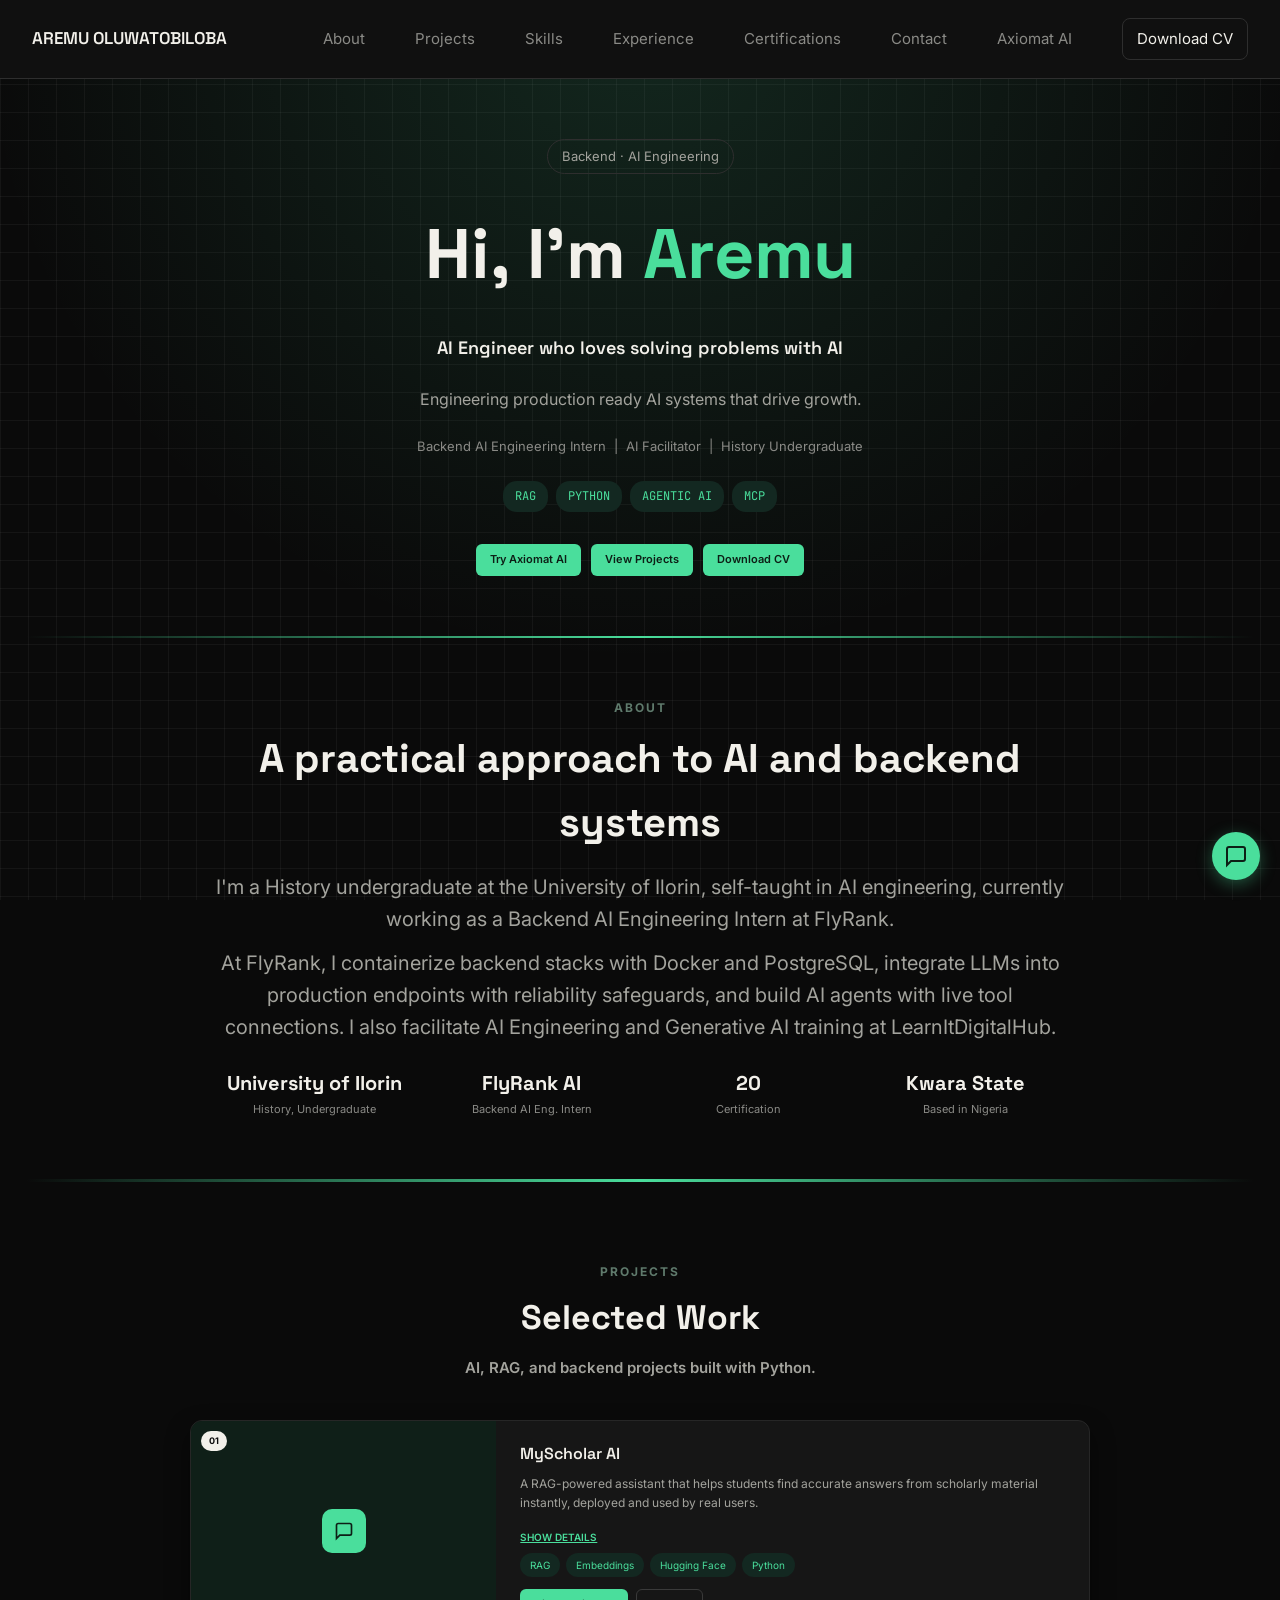
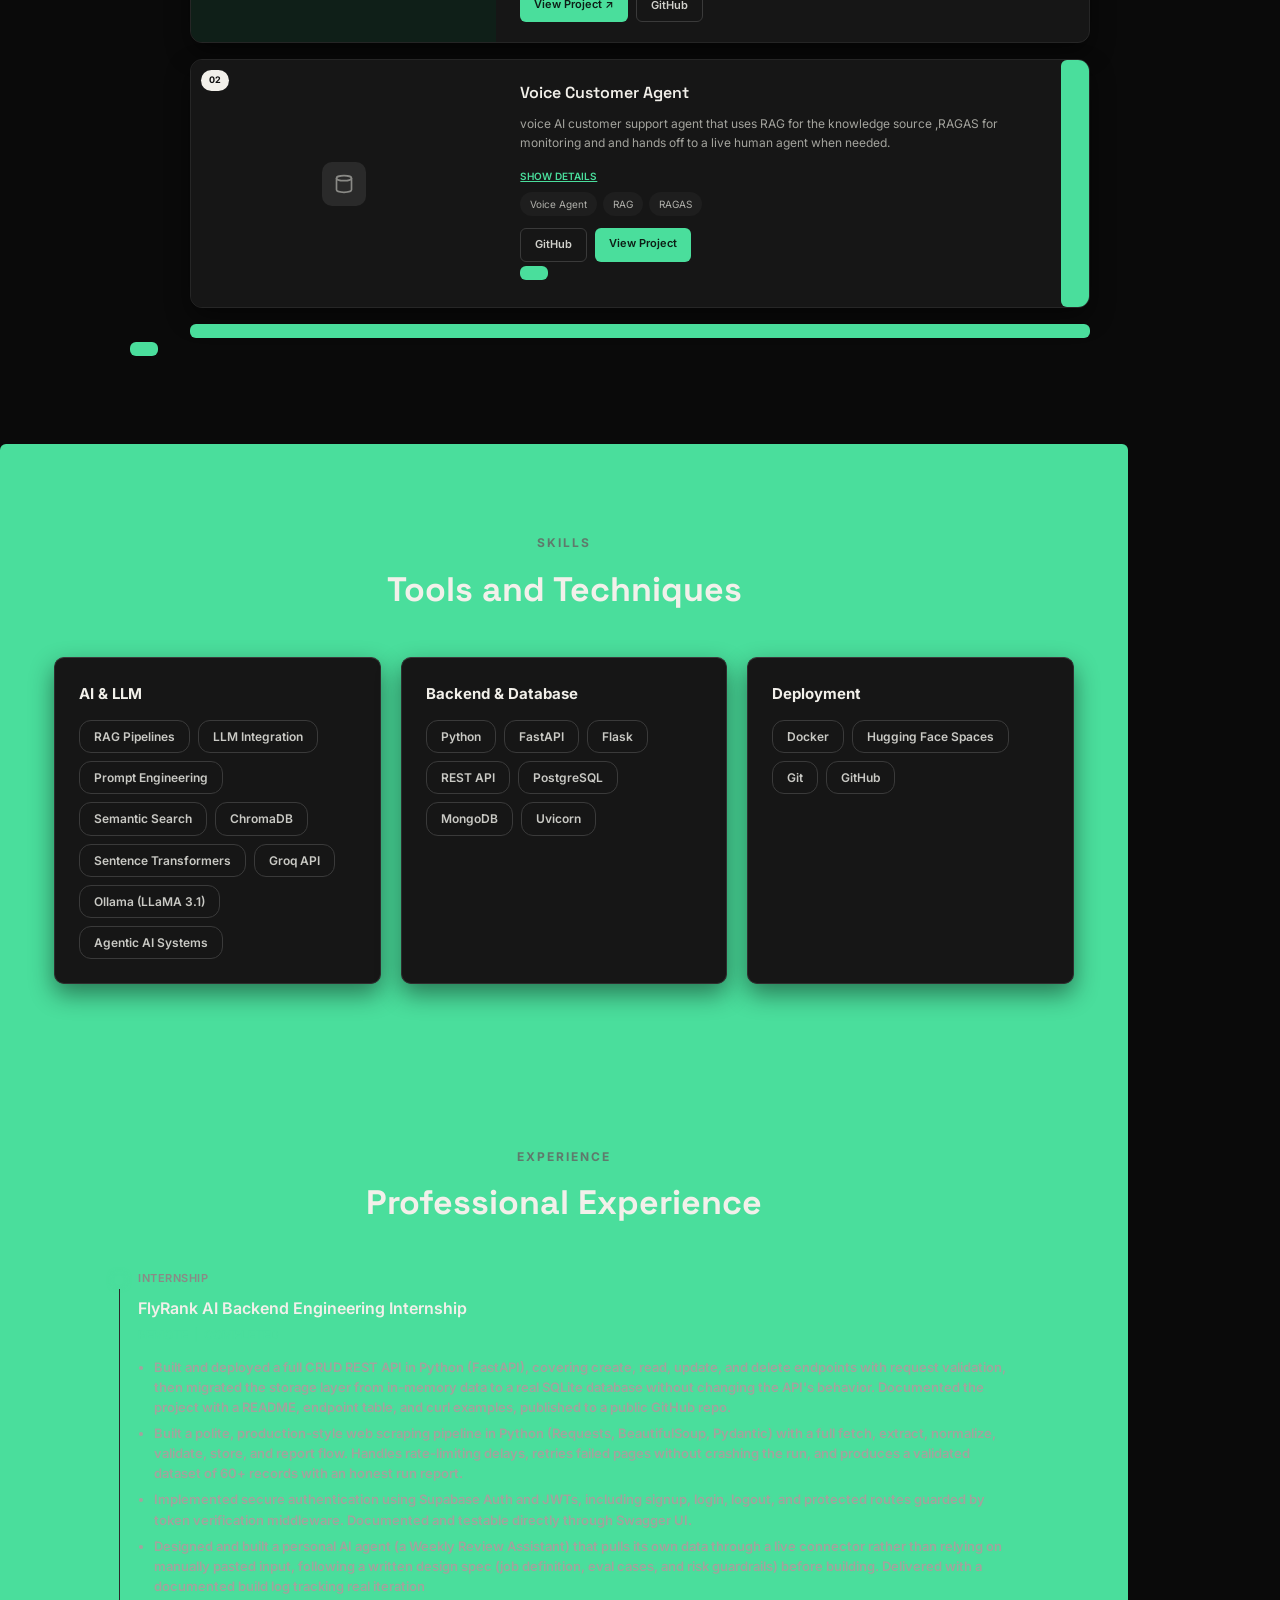
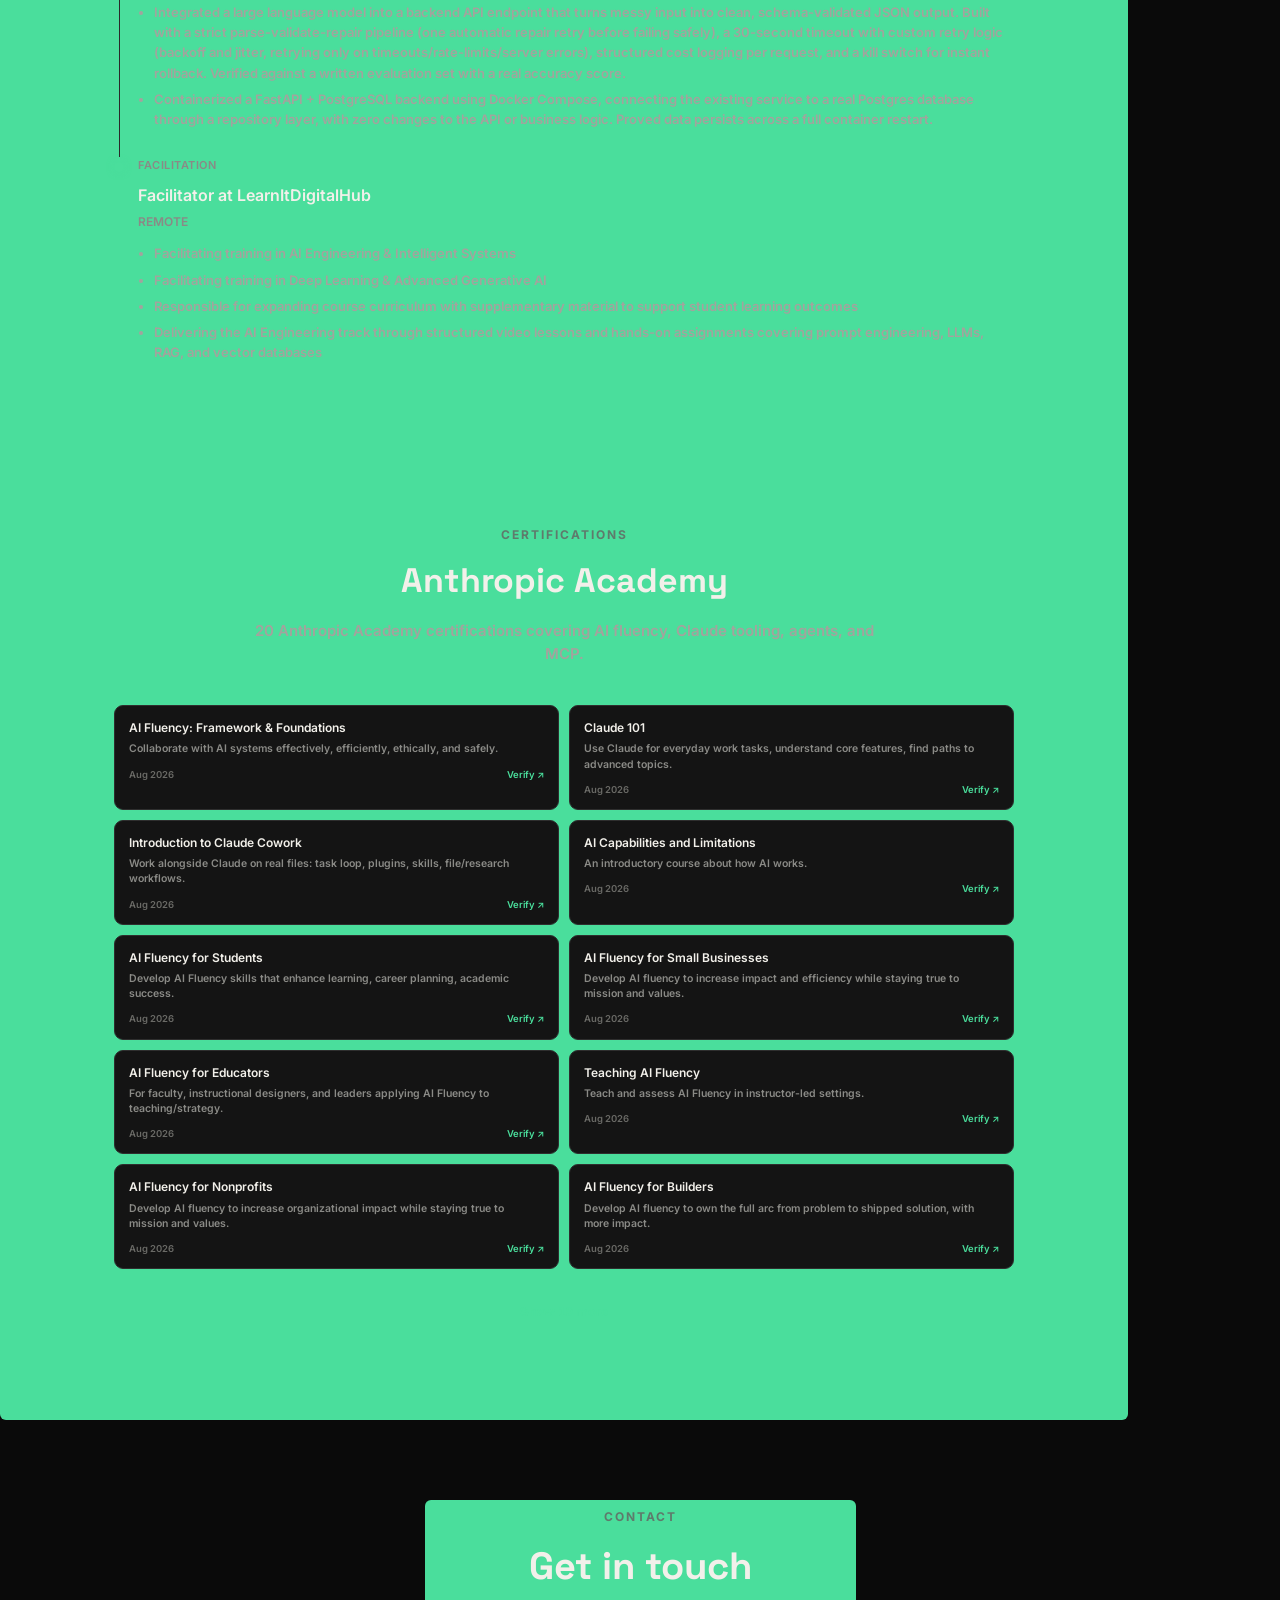
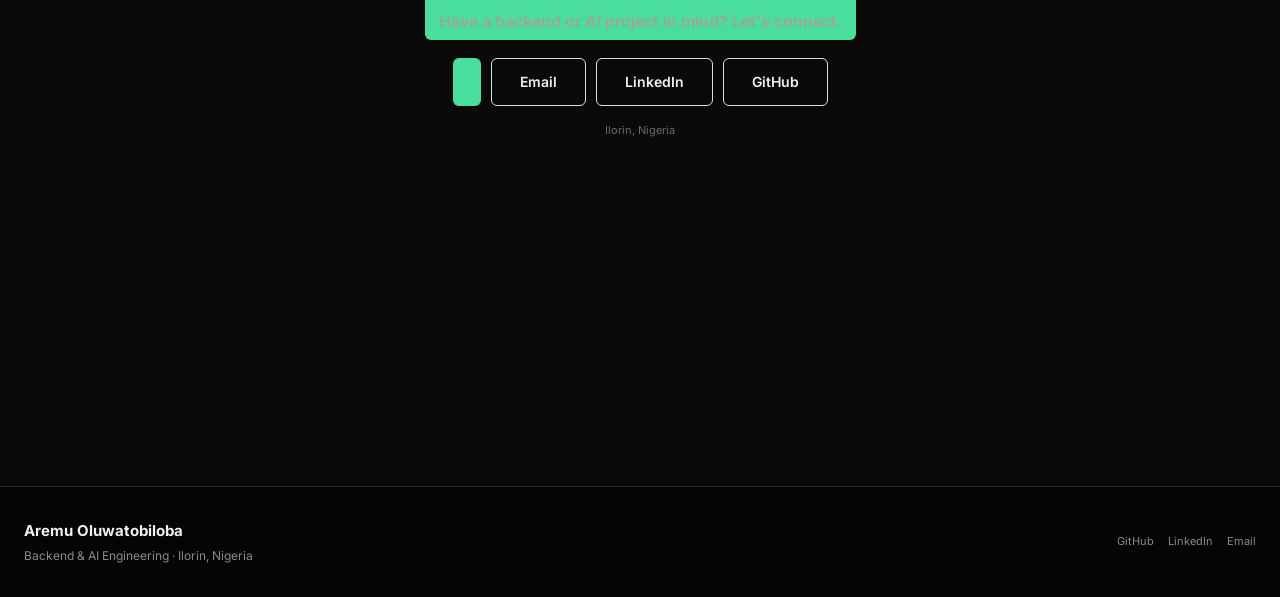
==== commit c45d30ca: "updated project" ====
--- a/frontend/index.html
+++ b/frontend/index.html
@@ -150,7 +150,7 @@
             </div>
         </article>
 
-        <!-- Project 2: Inventory Management System -->
+        <!-- Project 2: Voice Customer Agent -->
         <article class="project-card">
             <div class="project-image">
                 <span class="project-number">02</span>
@@ -162,17 +162,19 @@
                 </div>
             </div>
             <div class="project-body">
-                <h3 class="project-title">Inventory Management System</h3>
-                <p class="project-desc">His first project, built to learn backend architecture and authentication in
-                    Python. No frontend, the focus was purely on getting server-side logic right.</p>
+                <h3 class="project-title">Voice Customer Agent</h3>
+                <p class="project-desc">voice AI customer support agent that uses RAG for the knowledge source
+                    ,RAGAS for monitoring and and hands off to a live human agent when needed.</p>
                 <button class="details-toggle" data-target="details-2">SHOW DETAILS</button>
                 <div class="project-tags" id="details-2" hidden>
-                    <span class="tag tag-muted">Python</span>
-                    <span class="tag tag-muted">Authentication</span>
-                    <span class="tag tag-muted">Backend</span>
+                    <span class="tag tag-muted">Voice Agent</span>
+                    <span class="tag tag-muted">RAG</span>
+                    <span class="tag tag-muted">RAGAS</span>
                 </div>
                 <div class="project-links">
-                    <a href="https://github.com/Aremuoluwatobi/inventory-api" class="btn btn-outline">GitHub</a>
+                    <a href="https://github.com/Aremuoluwatobi/voice-agent" class="btn btn-outline">GitHub</a>
+
+                    <a href="https://shopdarret.vercel.app" class="btn btn-accent">View Project
                 </div>
             </div>
         </article>
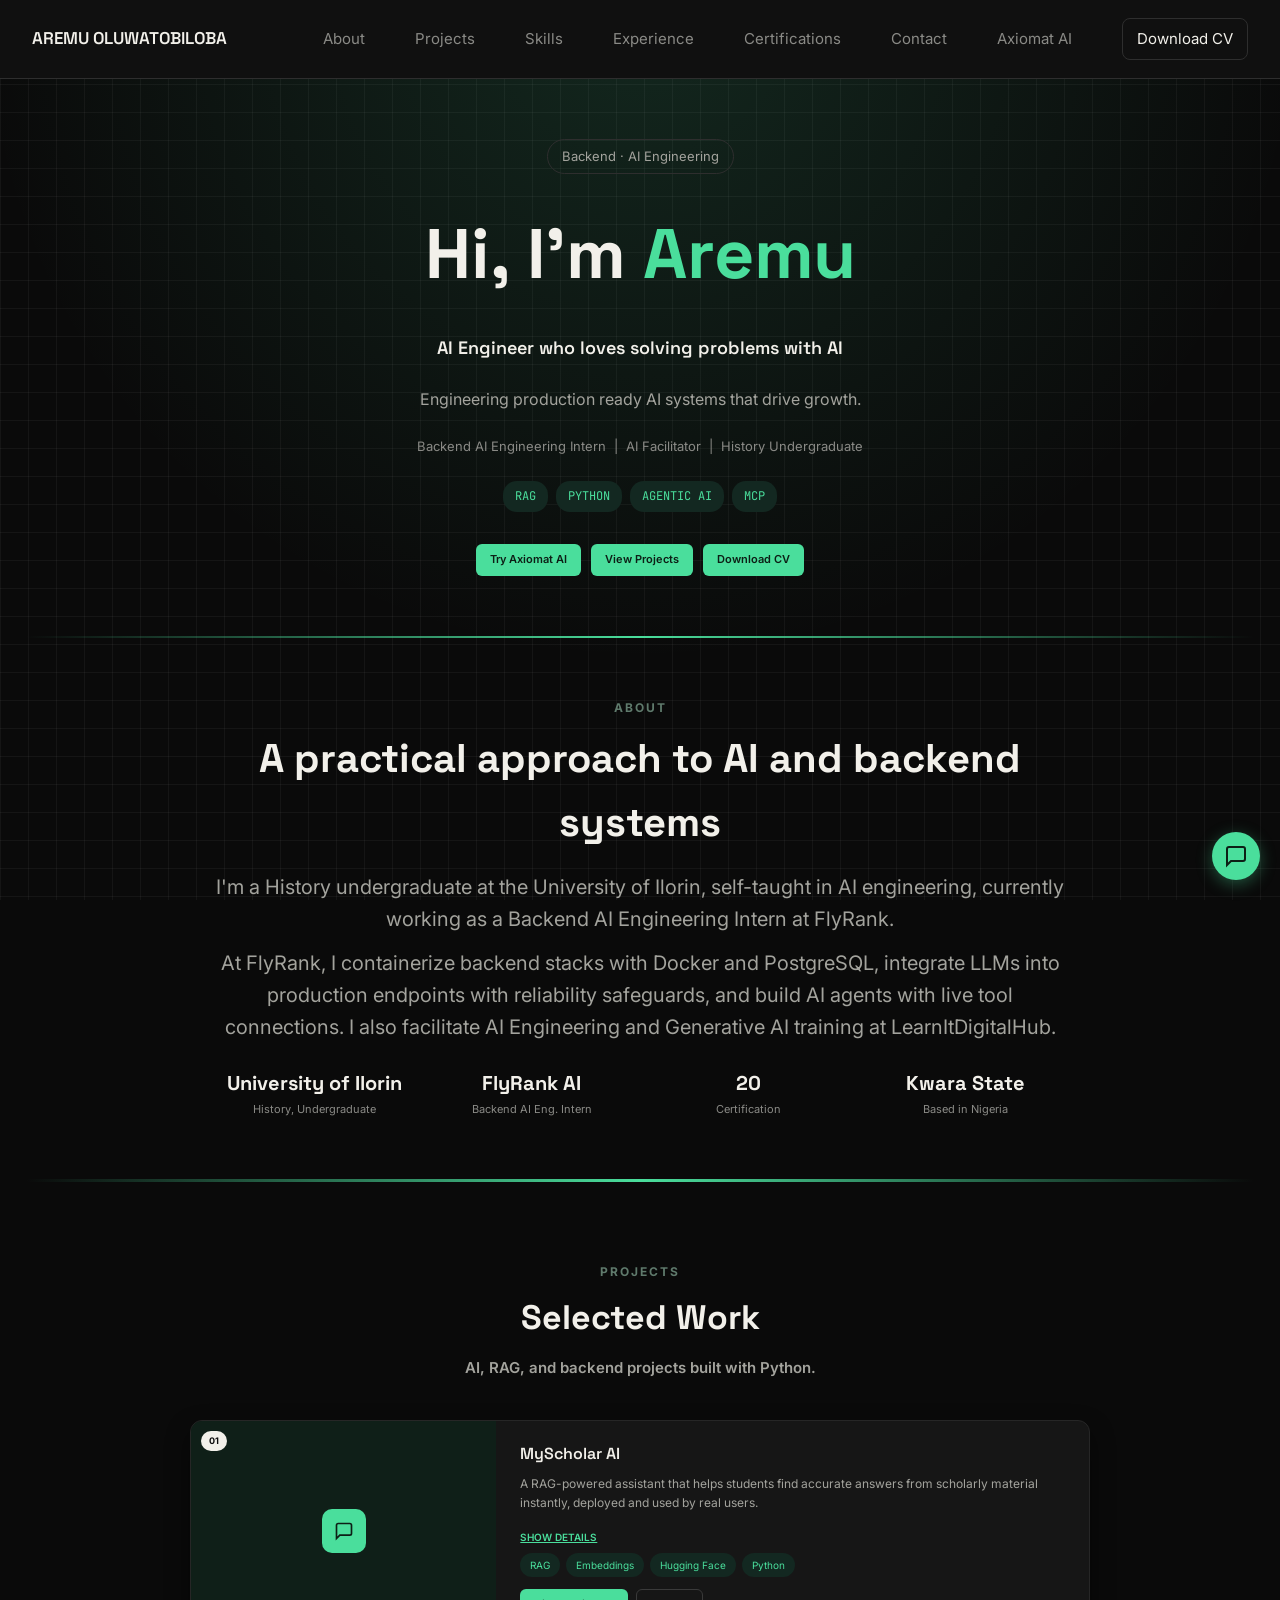
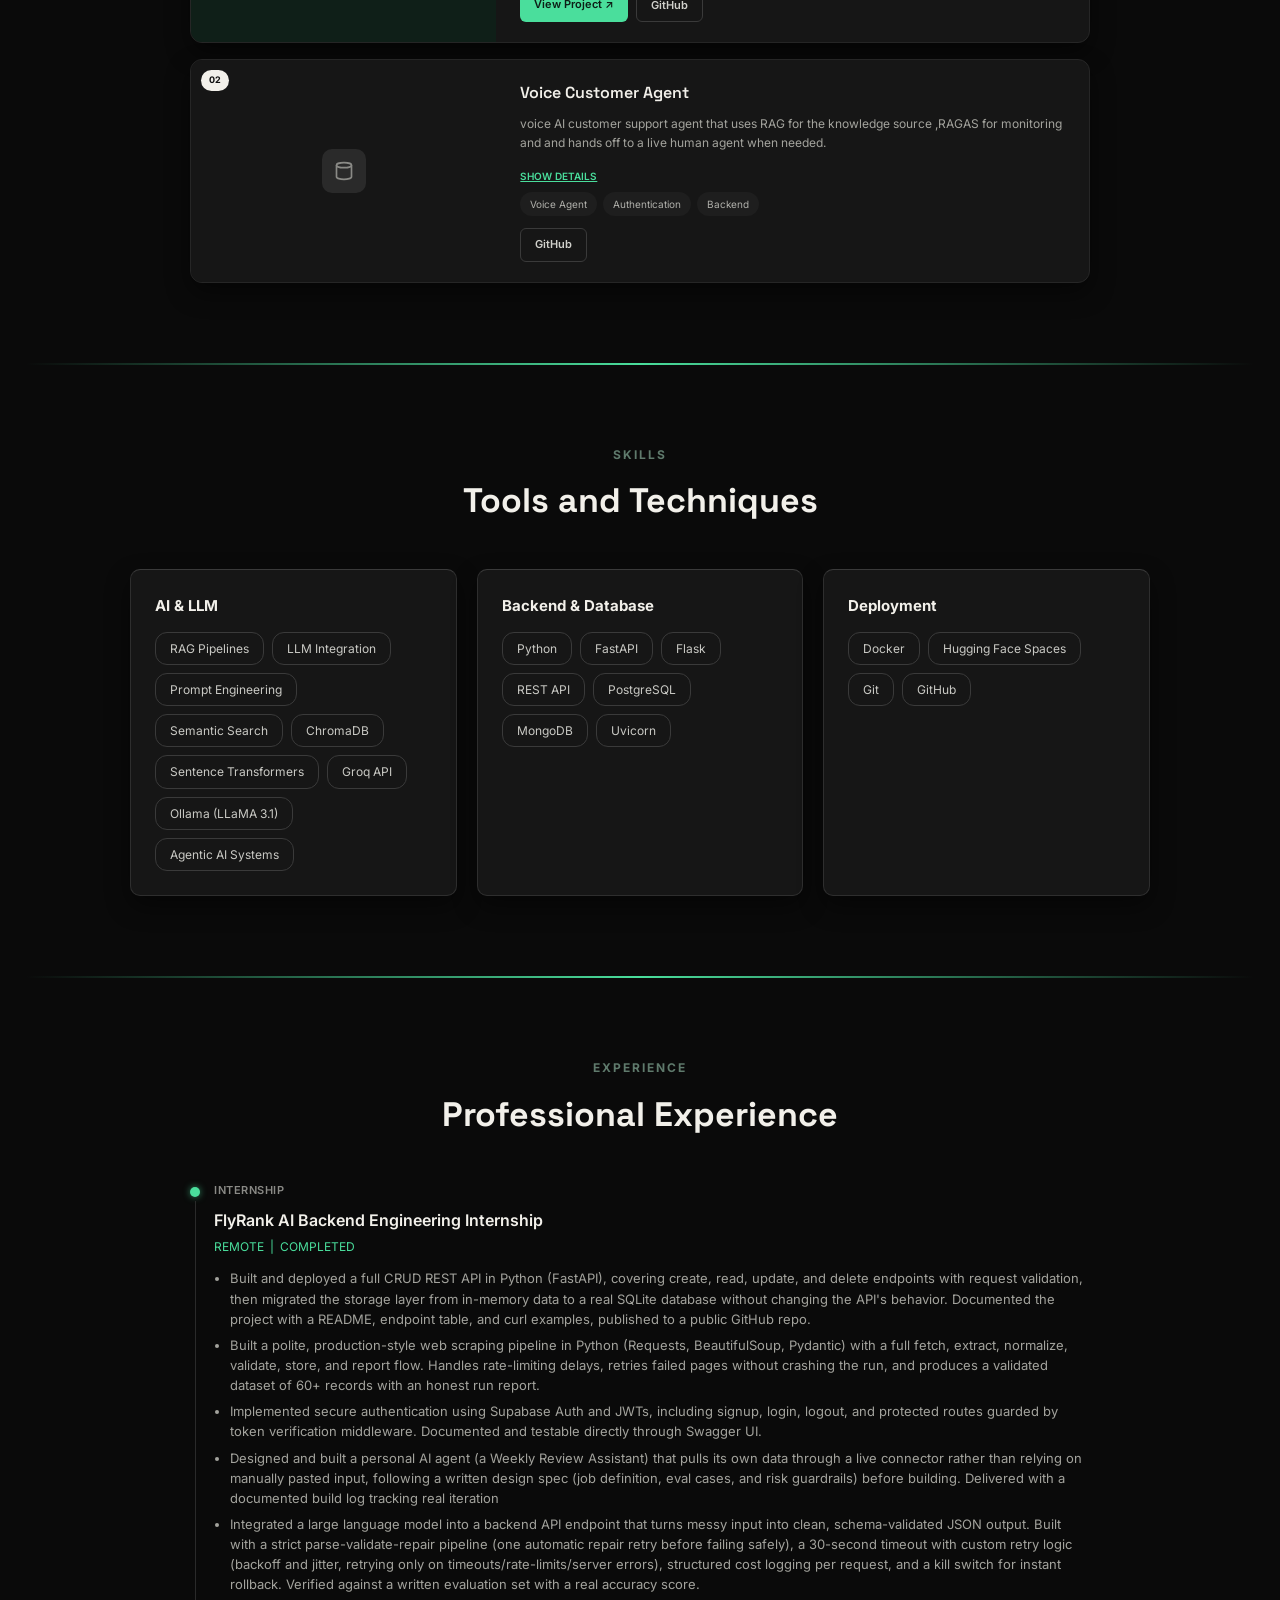
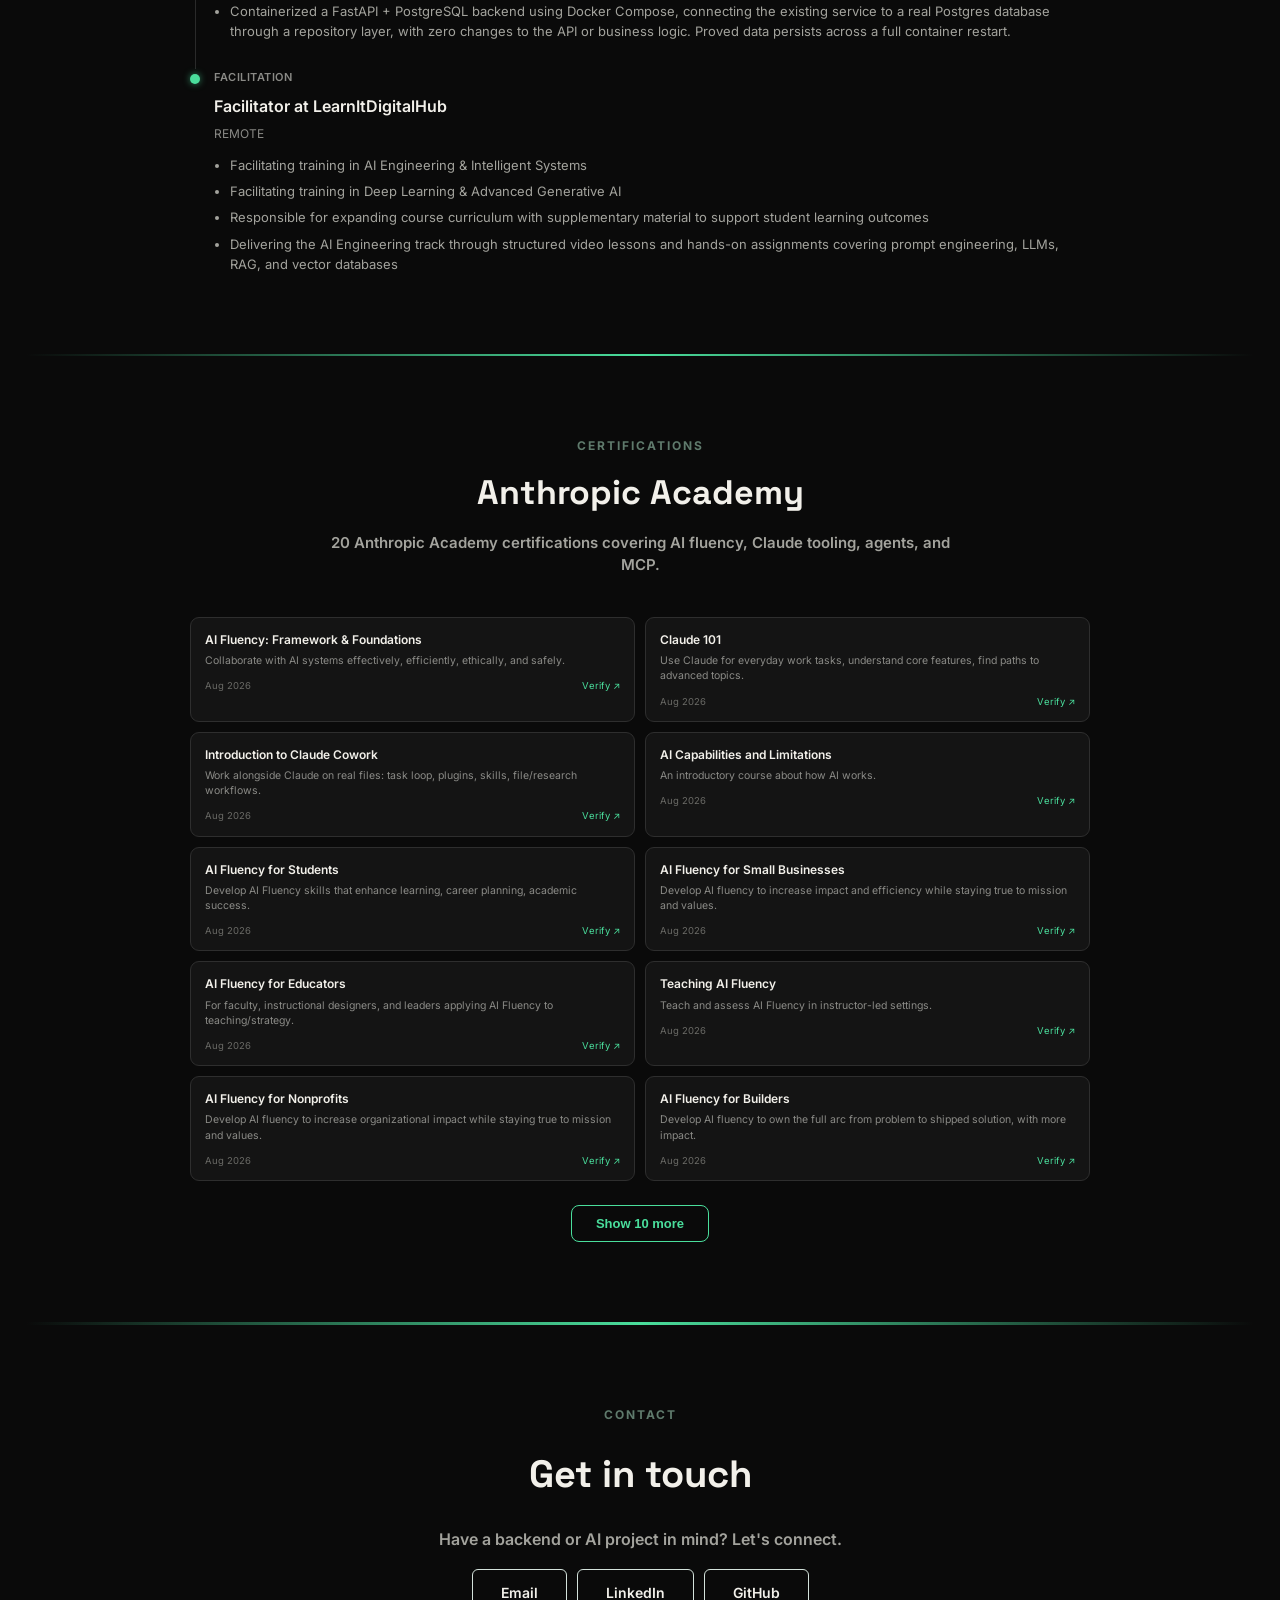
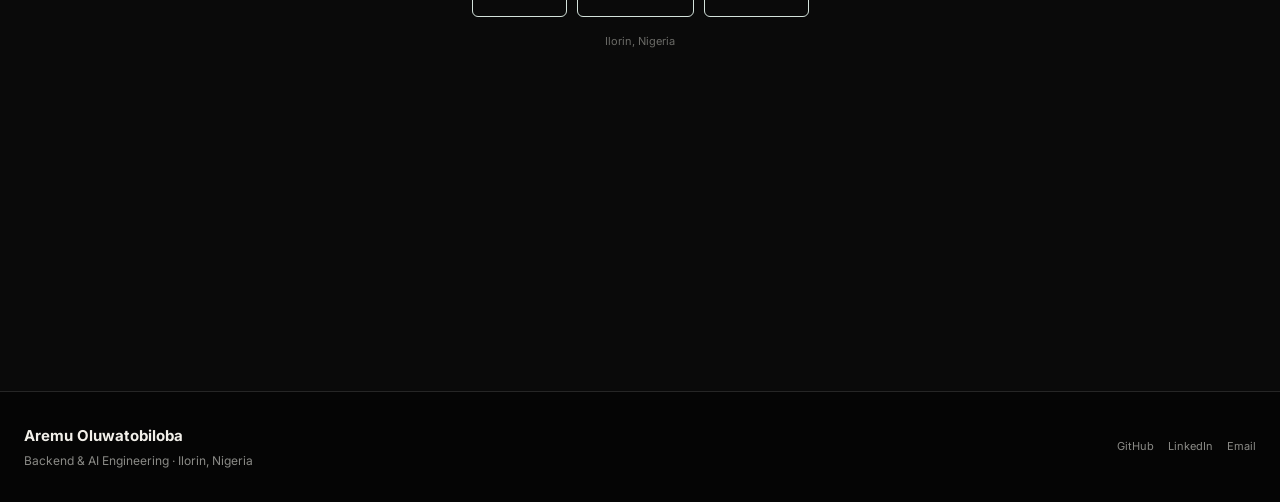
==== commit af48f2c3: "updated portfolio" ====
--- a/frontend/index.html
+++ b/frontend/index.html
@@ -168,13 +168,11 @@
                 <button class="details-toggle" data-target="details-2">SHOW DETAILS</button>
                 <div class="project-tags" id="details-2" hidden>
                     <span class="tag tag-muted">Voice Agent</span>
-                    <span class="tag tag-muted">RAG</span>
-                    <span class="tag tag-muted">RAGAS</span>
+                    <span class="tag tag-muted">Authentication</span>
+                    <span class="tag tag-muted">Backend</span>
                 </div>
                 <div class="project-links">
-                    <a href="https://github.com/Aremuoluwatobi/voice-agent" class="btn btn-outline">GitHub</a>
-
-                    <a href="https://shopdarret.vercel.app" class="btn btn-accent">View Project
+                    <a href="https://github.com/Aremuoluwatobi/inventory-api" class="btn btn-outline">GitHub</a>
                 </div>
             </div>
         </article>
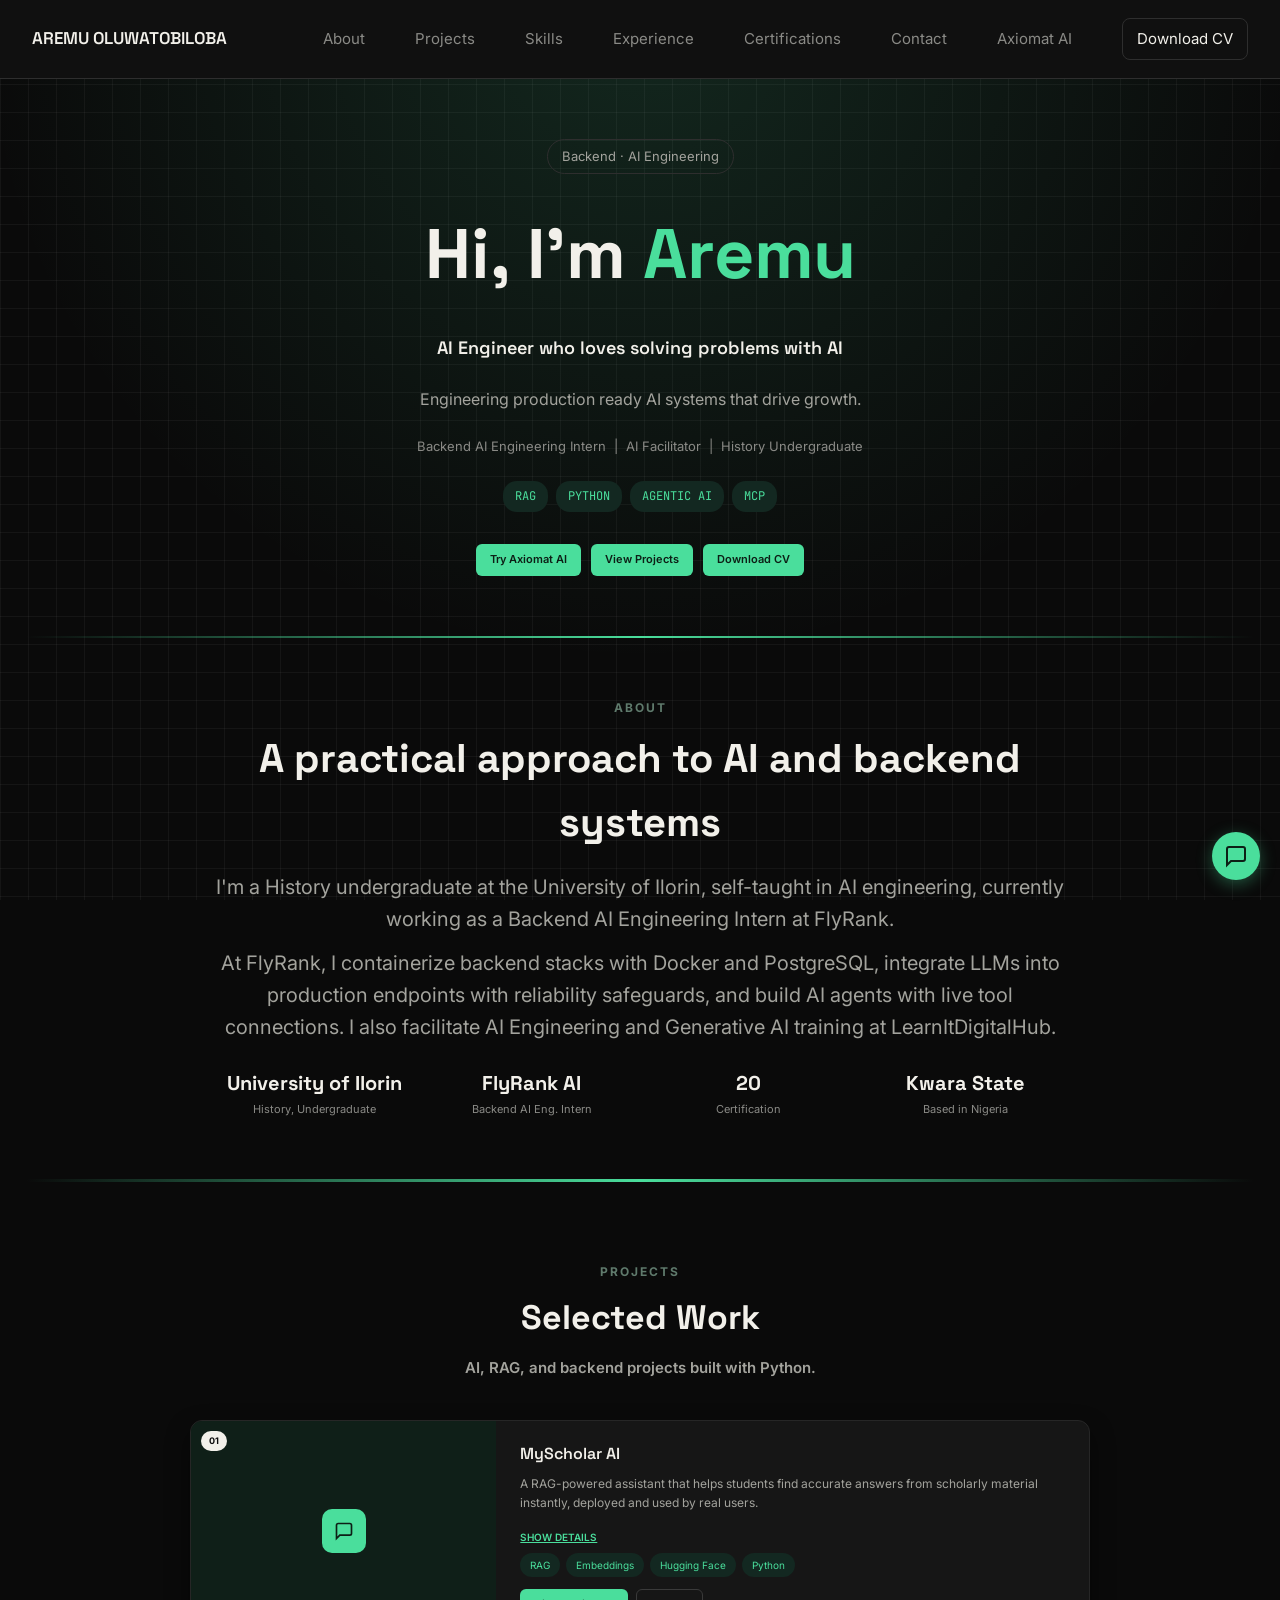
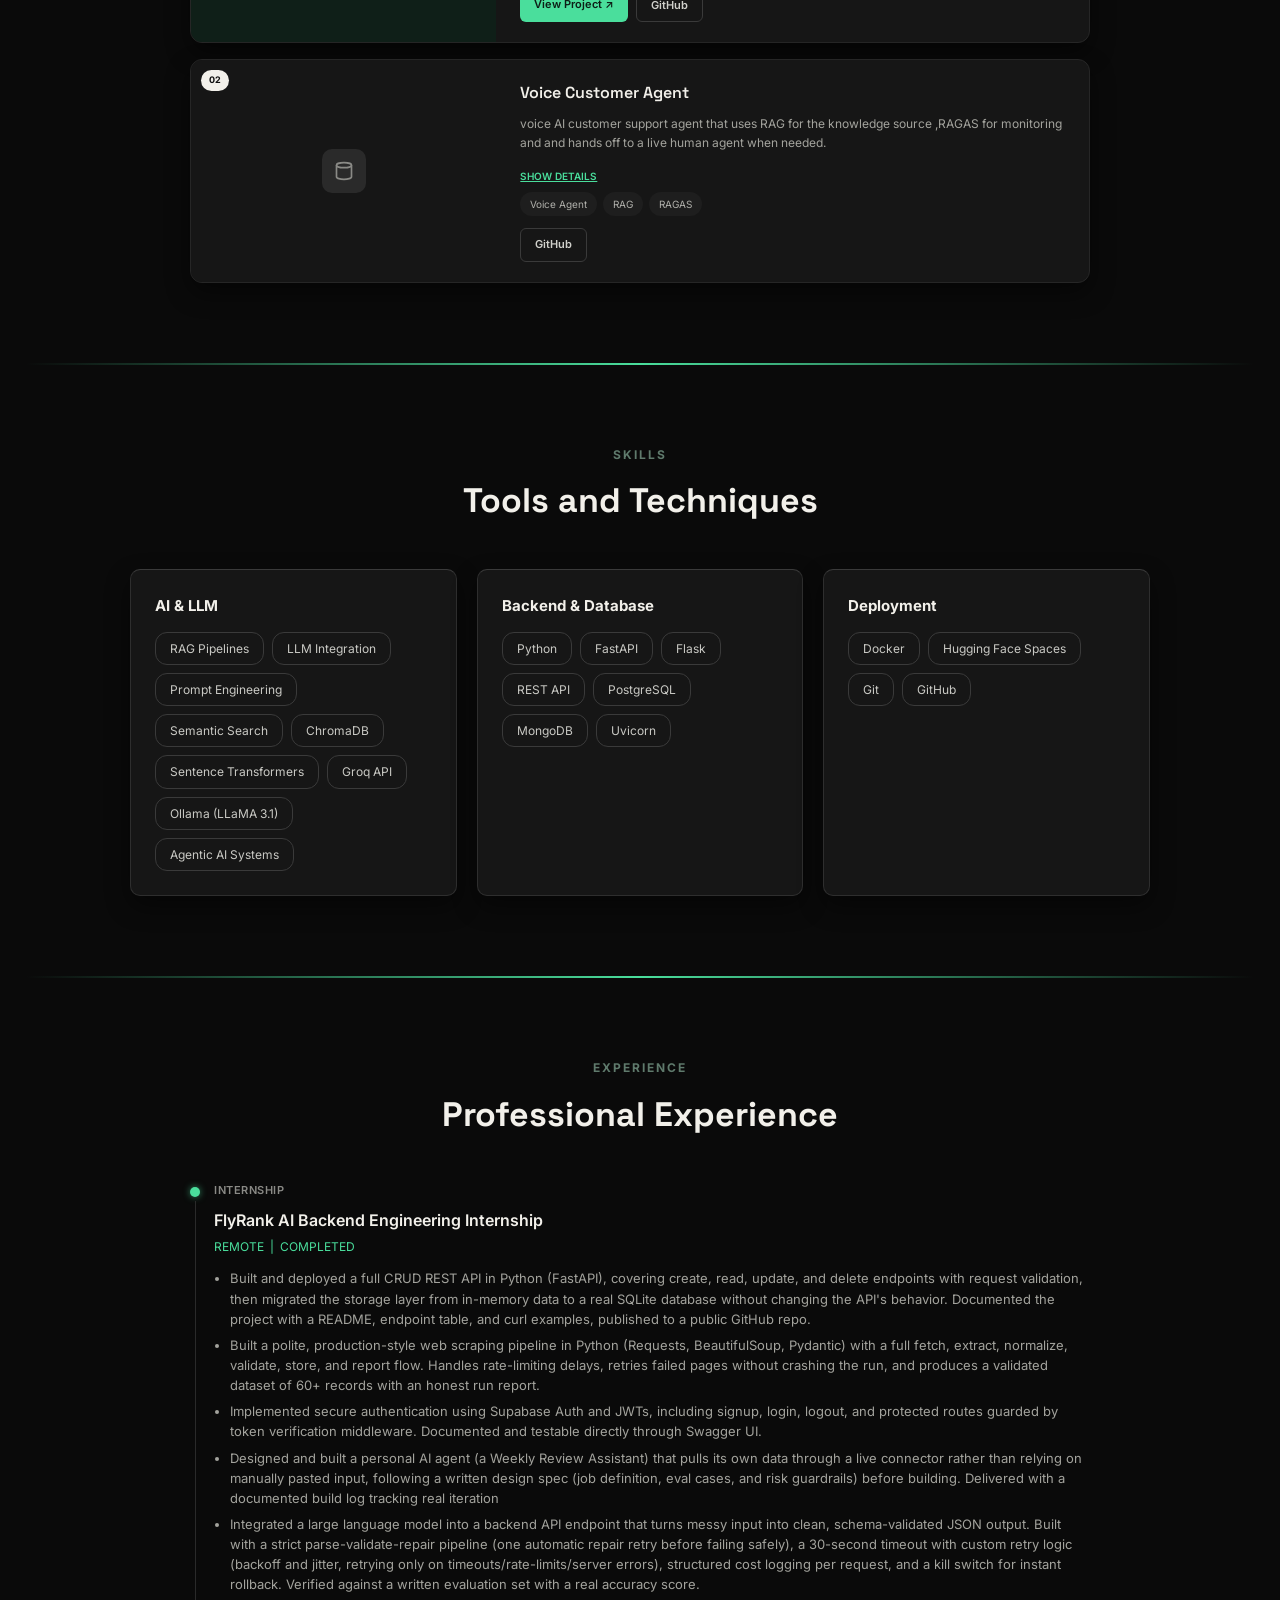
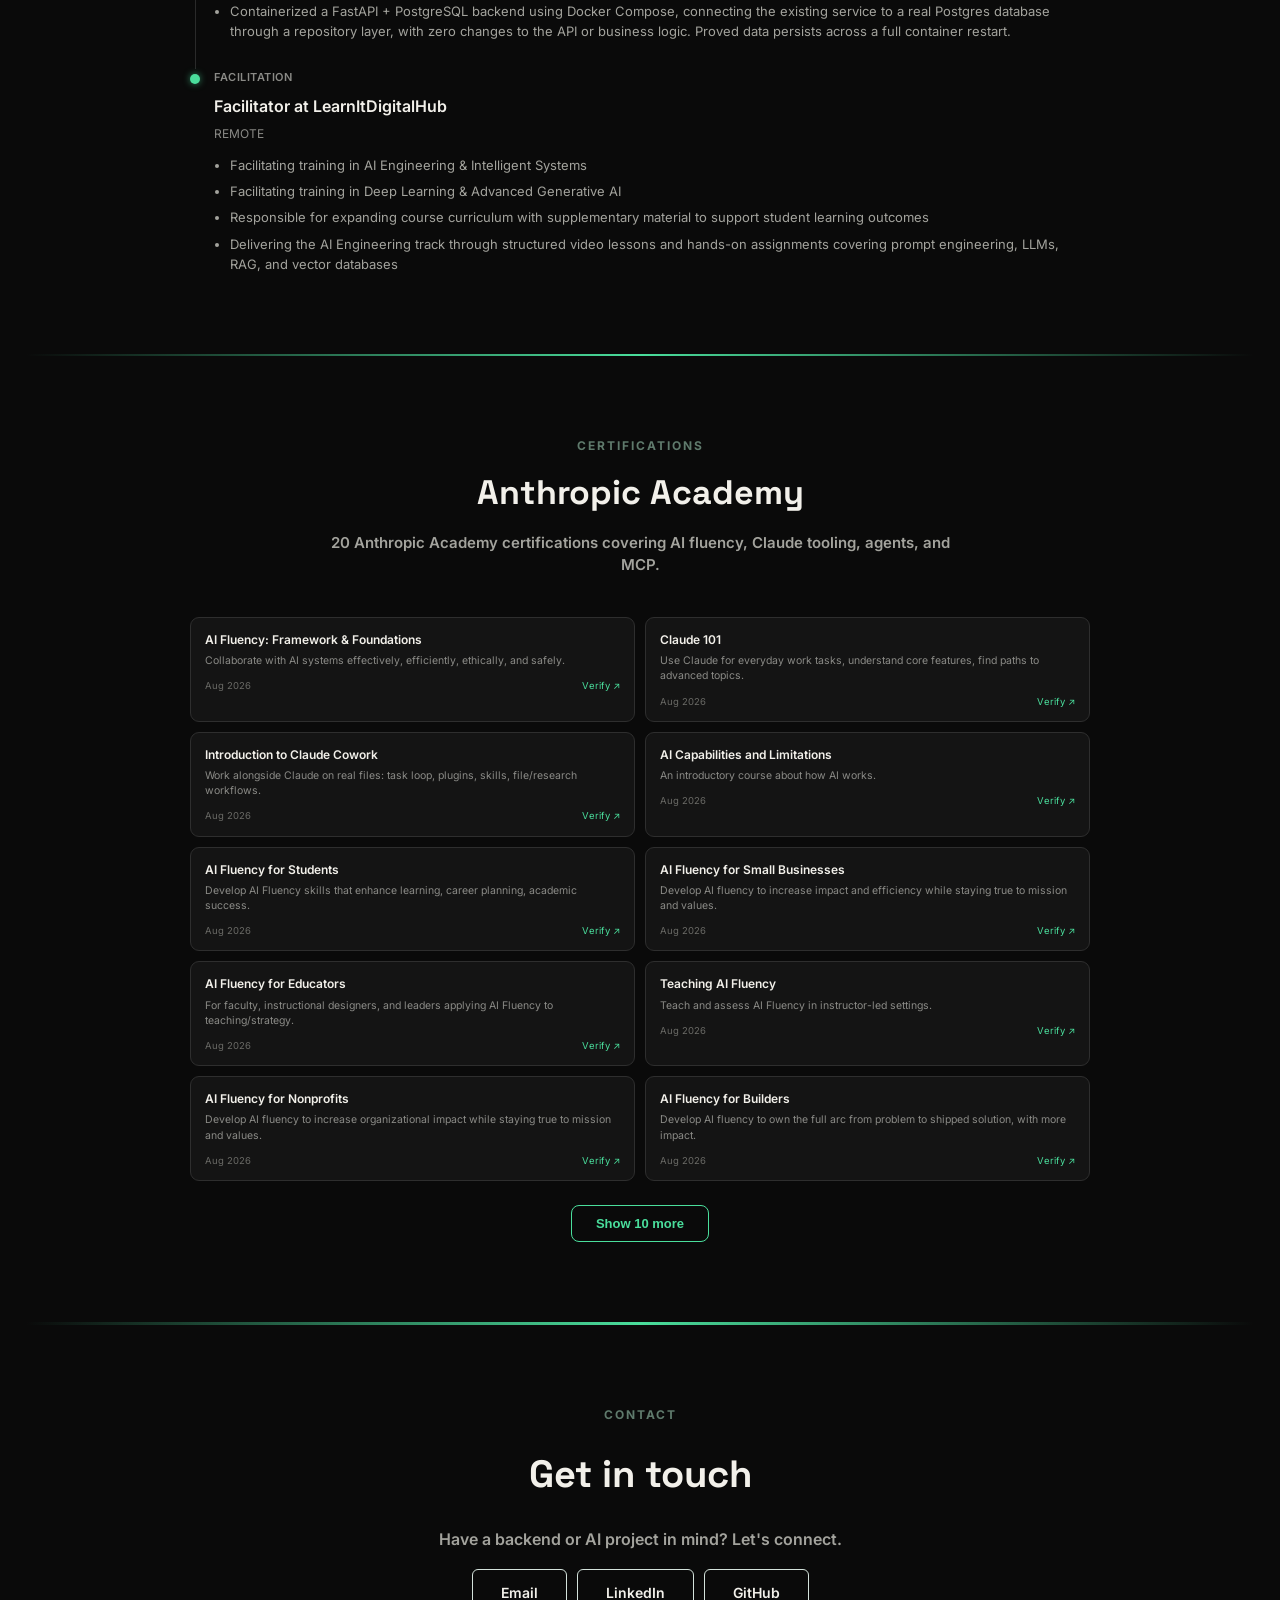
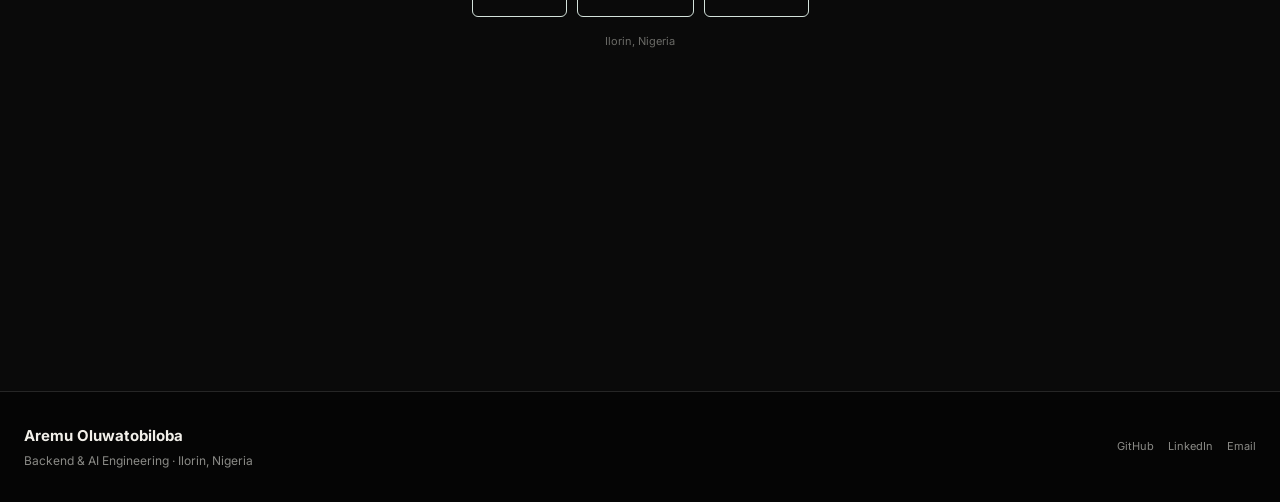
==== commit 24d8fcf7: "project update" ====
--- a/frontend/index.html
+++ b/frontend/index.html
@@ -168,11 +168,11 @@
                 <button class="details-toggle" data-target="details-2">SHOW DETAILS</button>
                 <div class="project-tags" id="details-2" hidden>
                     <span class="tag tag-muted">Voice Agent</span>
-                    <span class="tag tag-muted">Authentication</span>
-                    <span class="tag tag-muted">Backend</span>
+                    <span class="tag tag-muted">RAG</span>
+                    <span class="tag tag-muted">RAGAS</span>
                 </div>
                 <div class="project-links">
-                    <a href="https://github.com/Aremuoluwatobi/inventory-api" class="btn btn-outline">GitHub</a>
+                    <a href="https://github.com/Aremuoluwatobi/voice-agent" class="btn btn-outline">GitHub</a>
                 </div>
             </div>
         </article>
